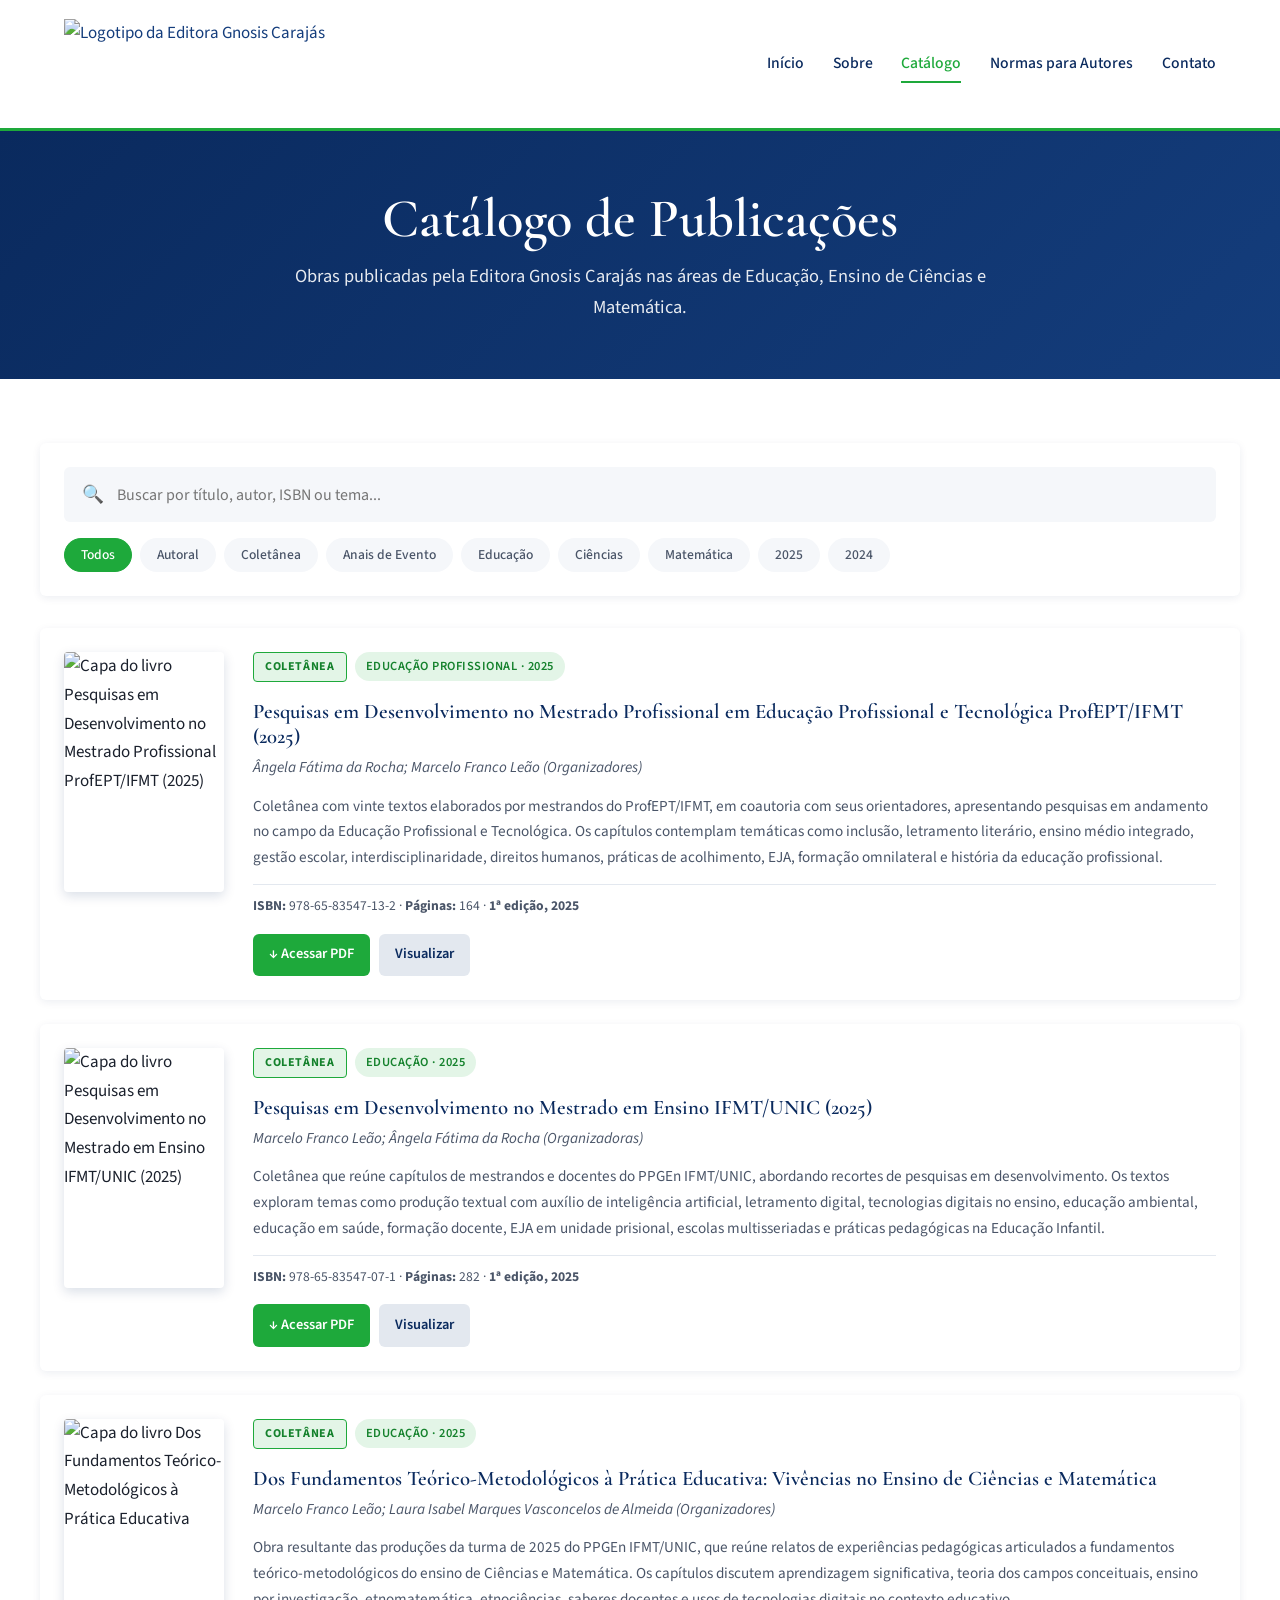
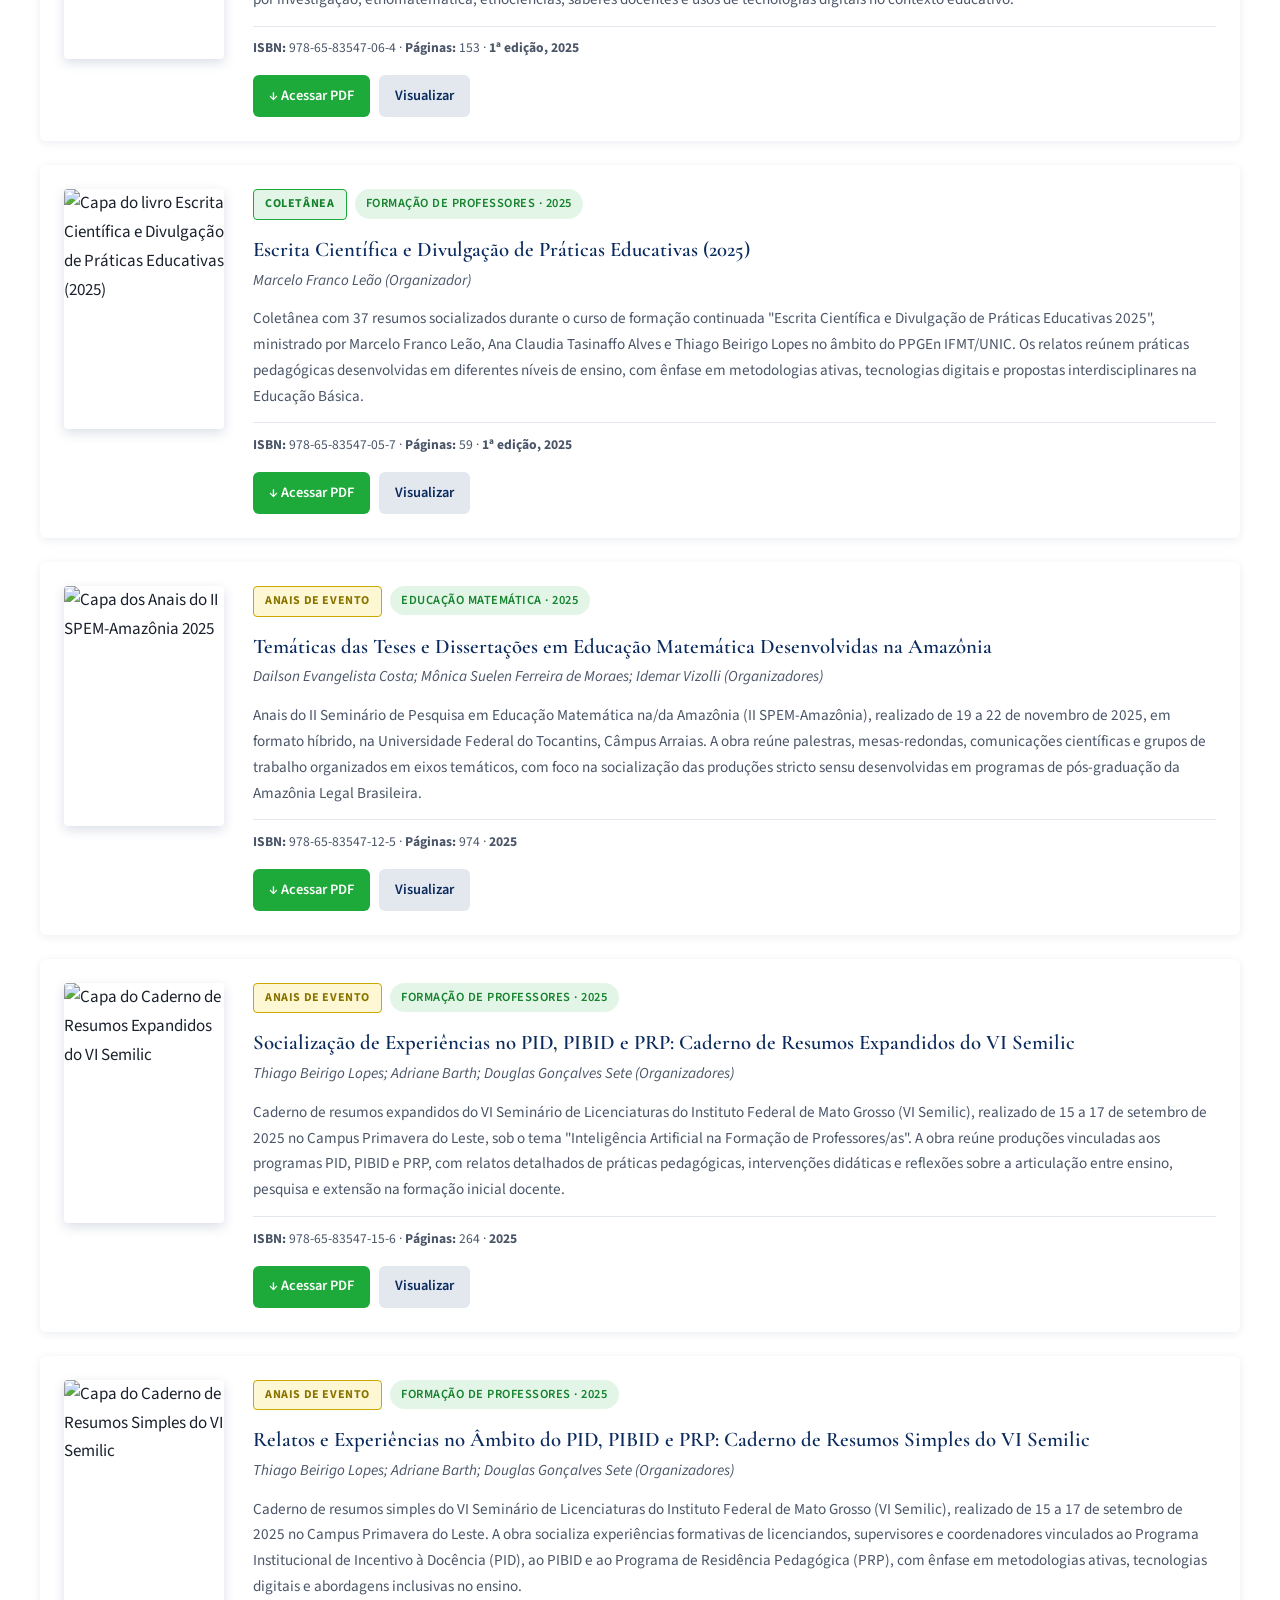
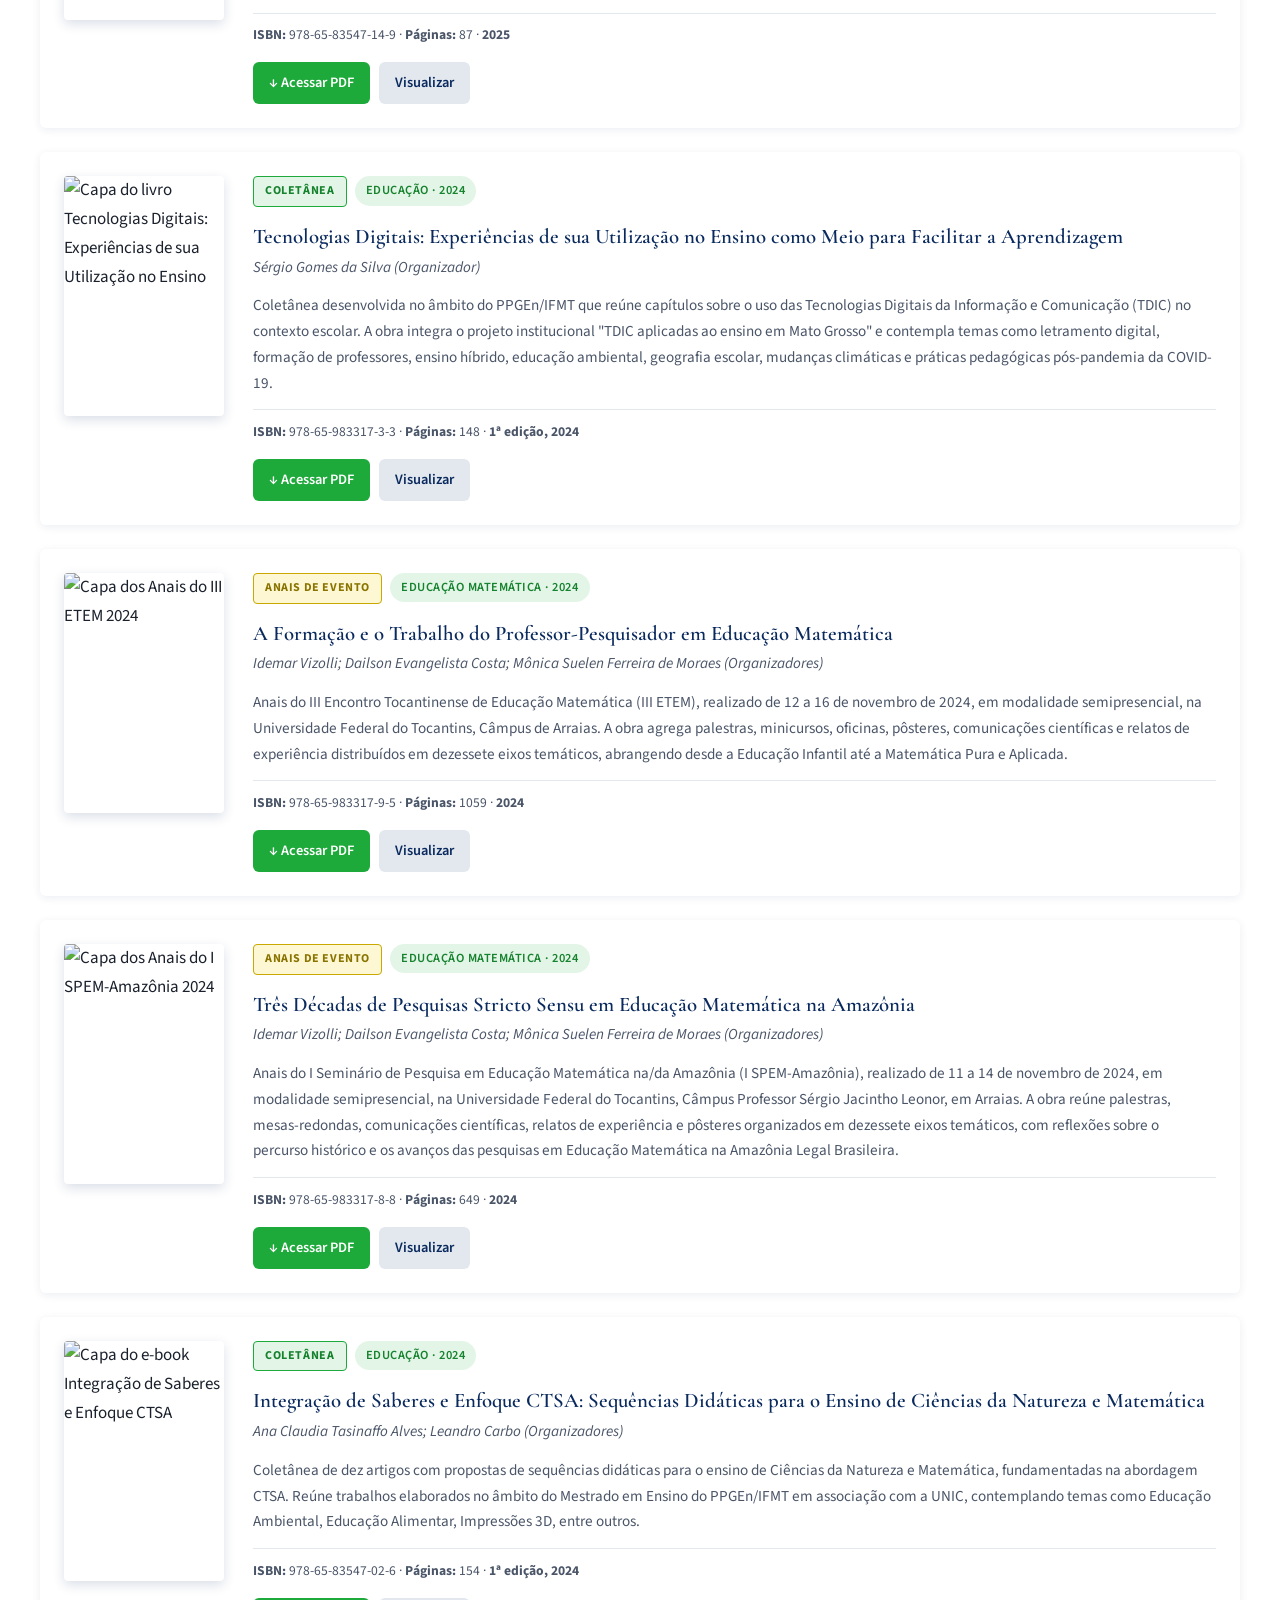
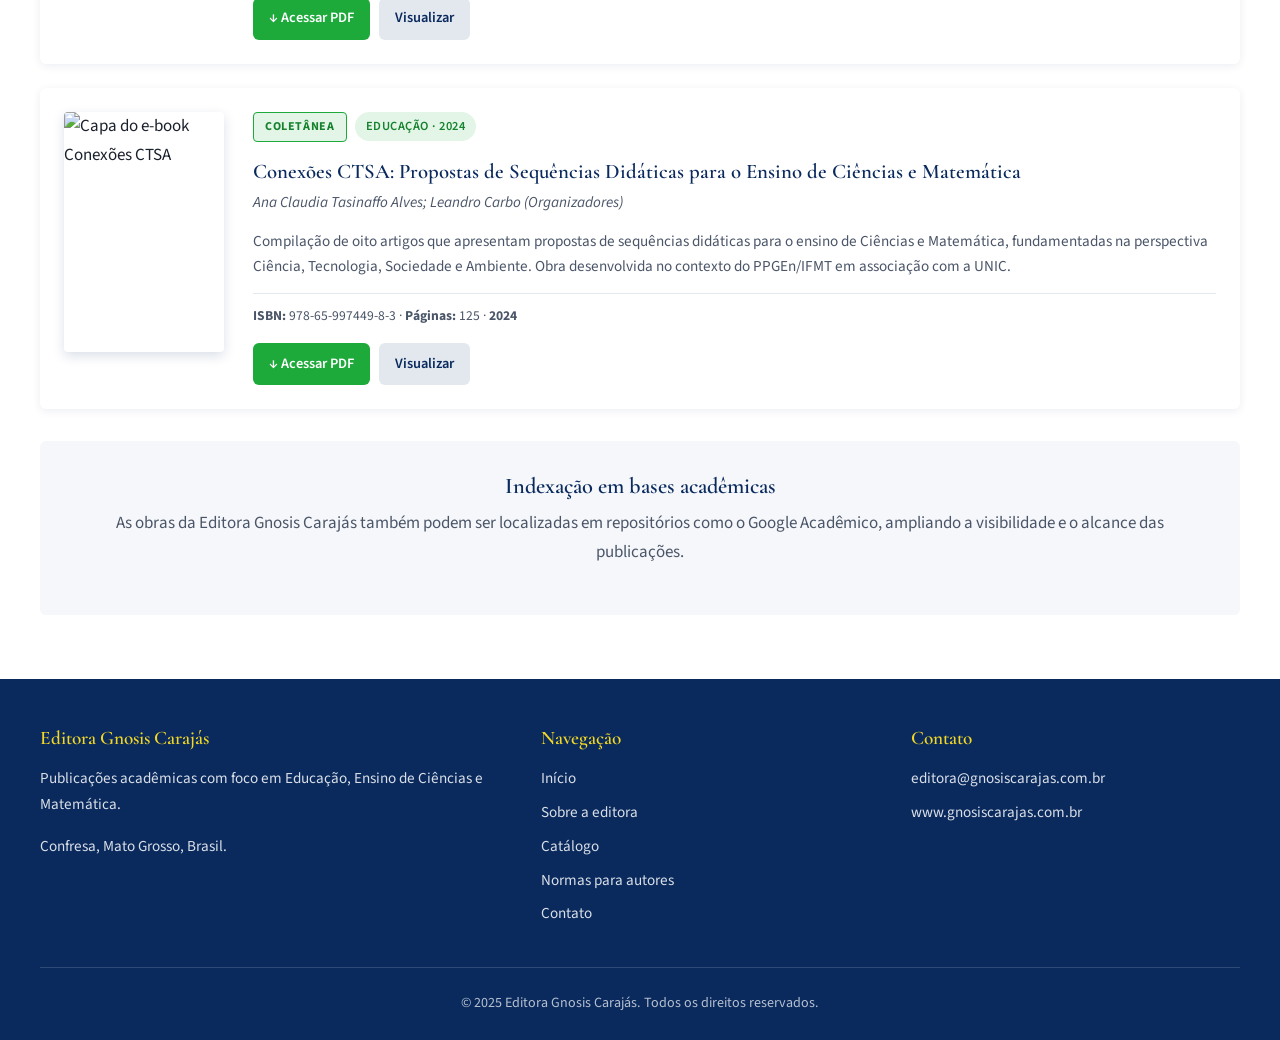
==== catalogo.html @ 372a08e7 "Add files via upload" ====
<!DOCTYPE html>
<html lang="pt-BR">
<head>
    <meta charset="UTF-8">
    <meta name="viewport" content="width=device-width, initial-scale=1.0">
    <title>Catálogo · Editora Gnosis Carajás</title>
    <link rel="stylesheet" href="style.css">
    <link rel="icon" type="image/png" href="assets/logo.png">
    <style>
        .cartao-livro-horizontal {
            display: grid;
            grid-template-columns: 160px 1fr;
            gap: 1.8rem;
            background: var(--branco);
            border-radius: var(--raio);
            box-shadow: var(--sombra-suave);
            padding: 1.5rem;
            transition: box-shadow var(--transicao), transform var(--transicao);
            margin-bottom: 1.5rem;
        }
        .cartao-livro-horizontal:hover {
            box-shadow: var(--sombra-media);
            transform: translateY(-2px);
        }
        .cartao-livro-horizontal .capa-pequena {
            width: 100%;
            aspect-ratio: 2 / 3;
            object-fit: cover;
            border-radius: 4px;
            box-shadow: 0 4px 12px rgba(10, 42, 94, 0.15);
        }
        .cartao-livro-horizontal .conteudo {
            display: flex;
            flex-direction: column;
        }
        .cartao-livro-horizontal h3 {
            font-size: 1.3rem;
            margin-bottom: 0.3rem;
        }
        .cartao-livro-horizontal .autores-completo {
            color: var(--cinza-texto);
            font-style: italic;
            font-size: 0.95rem;
            margin-bottom: 0.8rem;
        }
        .cartao-livro-horizontal .resumo {
            font-size: 0.95rem;
            color: var(--cinza-texto);
            margin-bottom: 0.8rem;
            flex: 1;
        }
        .cartao-livro-horizontal .metadados {
            font-size: 0.85rem;
            color: var(--cinza-texto);
            margin-bottom: 1rem;
            padding-top: 0.6rem;
            border-top: 1px solid var(--cinza-medio);
        }
        @media (max-width: 640px) {
            .cartao-livro-horizontal {
                grid-template-columns: 1fr;
                gap: 1.2rem;
            }
            .cartao-livro-horizontal .capa-pequena {
                max-width: 140px;
                margin: 0 auto;
            }
        }

        /* Sistema de busca */
        .busca-catalogo {
            background: var(--branco);
            padding: 1.5rem;
            border-radius: var(--raio);
            box-shadow: var(--sombra-suave);
            margin-bottom: 2rem;
        }

        .busca-campo {
            position: relative;
            display: flex;
            align-items: center;
            background: var(--cinza-claro);
            border: 2px solid transparent;
            border-radius: var(--raio);
            transition: border-color var(--transicao);
            margin-bottom: 1rem;
        }

        .busca-campo:focus-within {
            border-color: var(--verde-institucional);
            background: var(--branco);
        }

        .busca-icone {
            padding: 0 0.8rem 0 1rem;
            font-size: 1.1rem;
            color: var(--cinza-texto);
        }

        #campo-busca {
            flex: 1;
            border: 0;
            background: transparent;
            padding: 0.9rem 0;
            font-family: var(--fonte-texto);
            font-size: 1rem;
            outline: none;
            color: var(--preto-suave);
        }

        .busca-limpar {
            background: none;
            border: 0;
            font-size: 1.4rem;
            color: var(--cinza-texto);
            cursor: pointer;
            padding: 0 1rem;
            line-height: 1;
            transition: color var(--transicao);
        }

        .busca-limpar:hover {
            color: var(--verde-institucional);
        }

        .busca-filtros {
            display: flex;
            flex-wrap: wrap;
            gap: 0.5rem;
        }

        .filtro-tag {
            background: var(--cinza-claro);
            color: var(--cinza-texto);
            border: 1.5px solid transparent;
            padding: 0.4rem 1rem;
            border-radius: 20px;
            font-family: var(--fonte-texto);
            font-size: 0.85rem;
            font-weight: 500;
            cursor: pointer;
            transition: all var(--transicao);
        }

        .filtro-tag:hover {
            border-color: var(--verde-institucional);
            color: var(--verde-escuro);
        }

        .filtro-tag.ativo {
            background: var(--verde-institucional);
            color: var(--branco);
            border-color: var(--verde-institucional);
        }

        .busca-resultado {
            margin: 1rem 0 0;
            font-size: 0.9rem;
            color: var(--cinza-texto);
            font-style: italic;
        }

        .sem-resultados {
            text-align: center;
            padding: 3rem 1rem;
            background: var(--cinza-claro);
            border-radius: var(--raio);
        }

        .destaque-busca {
            background: rgba(243, 215, 35, 0.4);
            padding: 0 2px;
            border-radius: 2px;
        }

        /* Badges de tipo de obra */
        .tipo-obra {
            display: inline-block;
            font-size: 0.75rem;
            font-weight: 700;
            padding: 0.25rem 0.7rem;
            border-radius: 4px;
            text-transform: uppercase;
            letter-spacing: 0.6px;
            margin-bottom: 0.7rem;
            align-self: flex-start;
        }

        .tipo-autoral {
            background: rgba(10, 42, 94, 0.1);
            color: var(--azul-profundo);
            border: 1.5px solid var(--azul-profundo);
        }

        .tipo-coletanea {
            background: rgba(30, 169, 59, 0.12);
            color: var(--verde-escuro);
            border: 1.5px solid var(--verde-institucional);
        }

        .tipo-anais {
            background: rgba(243, 215, 35, 0.2);
            color: #8a7400;
            border: 1.5px solid #c9a800;
        }

        .cabecalho-cartao {
            display: flex;
            gap: 0.5rem;
            flex-wrap: wrap;
            align-items: center;
            margin-bottom: 0.4rem;
        }
    </style>
</head>
<body>

    <header class="cabecalho">
        <div class="cabecalho-interno">
            <a href="index.html" class="logo">
                <img src="assets/logo.png" alt="Logotipo da Editora Gnosis Carajás">
            </a>
            <button class="menu-botao" aria-label="Abrir menu" onclick="document.querySelector('.menu').classList.toggle('aberto')">☰</button>
            <nav>
                <ul class="menu">
                    <li><a href="index.html">Início</a></li>
                    <li><a href="sobre.html">Sobre</a></li>
                    <li><a href="catalogo.html" class="ativo">Catálogo</a></li>
                    <li><a href="normas.html">Normas para Autores</a></li>
                    <li><a href="contato.html">Contato</a></li>
                </ul>
            </nav>
        </div>
    </header>

    <section class="cabecalho-pagina">
        <h1>Catálogo de Publicações</h1>
        <p>Obras publicadas pela Editora Gnosis Carajás nas áreas de Educação, Ensino de Ciências e Matemática.</p>
    </section>

    <section class="secao">
        <div class="secao-interna">

            <div class="busca-catalogo">
                <div class="busca-campo">
                    <span class="busca-icone">🔍</span>
                    <input type="text" id="campo-busca" placeholder="Buscar por título, autor, ISBN ou tema..." oninput="filtrarCatalogo()" autocomplete="off">
                    <button class="busca-limpar" onclick="limparBusca()" title="Limpar busca" style="display: none;" id="botao-limpar">×</button>
                </div>
                <div class="busca-filtros">
                    <button class="filtro-tag ativo" data-filtro="todos" onclick="filtrarPorTag(this)">Todos</button>
                    <button class="filtro-tag" data-filtro="autoral" onclick="filtrarPorTag(this)">Autoral</button>
                    <button class="filtro-tag" data-filtro="coletanea" onclick="filtrarPorTag(this)">Coletânea</button>
                    <button class="filtro-tag" data-filtro="anais" onclick="filtrarPorTag(this)">Anais de Evento</button>
                    <button class="filtro-tag" data-filtro="educacao" onclick="filtrarPorTag(this)">Educação</button>
                    <button class="filtro-tag" data-filtro="ciencias" onclick="filtrarPorTag(this)">Ciências</button>
                    <button class="filtro-tag" data-filtro="matematica" onclick="filtrarPorTag(this)">Matemática</button>
                    <button class="filtro-tag" data-filtro="2025" onclick="filtrarPorTag(this)">2025</button>
                    <button class="filtro-tag" data-filtro="2024" onclick="filtrarPorTag(this)">2024</button>
                </div>
                <p id="busca-resultado" class="busca-resultado" style="display: none;"></p>
            </div>

            <div id="lista-livros">

            <article class="cartao-livro-horizontal" id="profept-ifmt-2025" data-tags="coletanea educacao formacao-professores 2025" data-busca="pesquisas desenvolvimento mestrado profissional educação profissional tecnológica ProfEPT IFMT Ângela Fátima da Rocha Marcelo Franco Leão EPT ensino médio integrado inclusão biblioteca interdisciplinaridade direitos humanos formação omnilateral 978-65-83547-13-2 2025 coletânea">
                <img src="assets/capa_profept_2025.jpg" alt="Capa do livro Pesquisas em Desenvolvimento no Mestrado Profissional ProfEPT/IFMT (2025)" class="capa-pequena">
                <div class="conteudo">
                    <div class="cabecalho-cartao">
                        <span class="tipo-obra tipo-coletanea">Coletânea</span>
                        <span class="tag">Educação Profissional · 2025</span>
                    </div>
                    <h3>Pesquisas em Desenvolvimento no Mestrado Profissional em Educação Profissional e Tecnológica ProfEPT/IFMT (2025)</h3>
                    <p class="autores-completo">Ângela Fátima da Rocha; Marcelo Franco Leão (Organizadores)</p>
                    <p class="resumo">Coletânea com vinte textos elaborados por mestrandos do ProfEPT/IFMT, em coautoria com seus orientadores, apresentando pesquisas em andamento no campo da Educação Profissional e Tecnológica. Os capítulos contemplam temáticas como inclusão, letramento literário, ensino médio integrado, gestão escolar, interdisciplinaridade, direitos humanos, práticas de acolhimento, EJA, formação omnilateral e história da educação profissional.</p>
                    <p class="metadados"><strong>ISBN:</strong> 978-65-83547-13-2 · <strong>Páginas:</strong> 164 · <strong>1ª edição, 2025</strong></p>
                    <div class="cartao-livro-acoes">
                        <a href="livros/pesquisas_profept_ifmt_2025.pdf" class="botao-livro botao-baixar" download>↓ Acessar PDF</a>
                        <a href="livros/pesquisas_profept_ifmt_2025.pdf" class="botao-livro botao-detalhes" target="_blank">Visualizar</a>
                    </div>
                </div>
            </article>

            <article class="cartao-livro-horizontal" id="ifmt-unic-2025" data-tags="coletanea educacao ciencias matematica 2025" data-busca="pesquisas desenvolvimento mestrado ensino IFMT UNIC PPGEn Marcelo Franco Leão Ângela Fátima da Rocha produção textual inteligência artificial tecnologias digitais letramento educação ambiental hanseníase educação infantil EJA escolas multisseriadas 978-65-83547-07-1 2025 coletânea">
                <img src="assets/capa_ifmt_unic_2025.jpg" alt="Capa do livro Pesquisas em Desenvolvimento no Mestrado em Ensino IFMT/UNIC (2025)" class="capa-pequena">
                <div class="conteudo">
                    <div class="cabecalho-cartao">
                        <span class="tipo-obra tipo-coletanea">Coletânea</span>
                        <span class="tag">Educação · 2025</span>
                    </div>
                    <h3>Pesquisas em Desenvolvimento no Mestrado em Ensino IFMT/UNIC (2025)</h3>
                    <p class="autores-completo">Marcelo Franco Leão; Ângela Fátima da Rocha (Organizadoras)</p>
                    <p class="resumo">Coletânea que reúne capítulos de mestrandos e docentes do PPGEn IFMT/UNIC, abordando recortes de pesquisas em desenvolvimento. Os textos exploram temas como produção textual com auxílio de inteligência artificial, letramento digital, tecnologias digitais no ensino, educação ambiental, educação em saúde, formação docente, EJA em unidade prisional, escolas multisseriadas e práticas pedagógicas na Educação Infantil.</p>
                    <p class="metadados"><strong>ISBN:</strong> 978-65-83547-07-1 · <strong>Páginas:</strong> 282 · <strong>1ª edição, 2025</strong></p>
                    <div class="cartao-livro-acoes">
                        <a href="livros/pesquisas_ifmt_unic_2025.pdf" class="botao-livro botao-baixar" download>↓ Acessar PDF</a>
                        <a href="livros/pesquisas_ifmt_unic_2025.pdf" class="botao-livro botao-detalhes" target="_blank">Visualizar</a>
                    </div>
                </div>
            </article>

            <article class="cartao-livro-horizontal" id="fundamentos-teoricos-2025" data-tags="coletanea educacao ciencias matematica 2025" data-busca="dos fundamentos teórico-metodológicos prática educativa vivências ensino ciências matemática Marcelo Franco Leão Laura Isabel Marques Vasconcelos de Almeida PPGEn IFMT UNIC aprendizagem significativa etnomatemática etnociências ensino por investigação tecnologias digitais saberes docentes 978-65-83547-06-4 2025 coletânea">
                <img src="assets/capa_fundamentos_teoricos.jpg" alt="Capa do livro Dos Fundamentos Teórico-Metodológicos à Prática Educativa" class="capa-pequena">
                <div class="conteudo">
                    <div class="cabecalho-cartao">
                        <span class="tipo-obra tipo-coletanea">Coletânea</span>
                        <span class="tag">Educação · 2025</span>
                    </div>
                    <h3>Dos Fundamentos Teórico-Metodológicos à Prática Educativa: Vivências no Ensino de Ciências e Matemática</h3>
                    <p class="autores-completo">Marcelo Franco Leão; Laura Isabel Marques Vasconcelos de Almeida (Organizadores)</p>
                    <p class="resumo">Obra resultante das produções da turma de 2025 do PPGEn IFMT/UNIC, que reúne relatos de experiências pedagógicas articulados a fundamentos teórico-metodológicos do ensino de Ciências e Matemática. Os capítulos discutem aprendizagem significativa, teoria dos campos conceituais, ensino por investigação, etnomatemática, etnociências, saberes docentes e usos de tecnologias digitais no contexto educativo.</p>
                    <p class="metadados"><strong>ISBN:</strong> 978-65-83547-06-4 · <strong>Páginas:</strong> 153 · <strong>1ª edição, 2025</strong></p>
                    <div class="cartao-livro-acoes">
                        <a href="livros/fundamentos_teoricos_pratica_educativa_2025.pdf" class="botao-livro botao-baixar" download>↓ Acessar PDF</a>
                        <a href="livros/fundamentos_teoricos_pratica_educativa_2025.pdf" class="botao-livro botao-detalhes" target="_blank">Visualizar</a>
                    </div>
                </div>
            </article>

            <article class="cartao-livro-horizontal" id="escrita-cientifica-2025" data-tags="coletanea educacao formacao-professores 2025" data-busca="escrita científica divulgação práticas educativas Marcelo Franco Leão Ana Claudia Tasinaffo Alves Thiago Beirigo Lopes PPGEn IFMT UNIC formação continuada professores educação básica resumos relatos de experiência metodologias ativas 978-65-83547-05-7 2025 coletânea">
                <img src="assets/capa_escrita_cientifica_2025.jpg" alt="Capa do livro Escrita Científica e Divulgação de Práticas Educativas (2025)" class="capa-pequena">
                <div class="conteudo">
                    <div class="cabecalho-cartao">
                        <span class="tipo-obra tipo-coletanea">Coletânea</span>
                        <span class="tag">Formação de Professores · 2025</span>
                    </div>
                    <h3>Escrita Científica e Divulgação de Práticas Educativas (2025)</h3>
                    <p class="autores-completo">Marcelo Franco Leão (Organizador)</p>
                    <p class="resumo">Coletânea com 37 resumos socializados durante o curso de formação continuada "Escrita Científica e Divulgação de Práticas Educativas 2025", ministrado por Marcelo Franco Leão, Ana Claudia Tasinaffo Alves e Thiago Beirigo Lopes no âmbito do PPGEn IFMT/UNIC. Os relatos reúnem práticas pedagógicas desenvolvidas em diferentes níveis de ensino, com ênfase em metodologias ativas, tecnologias digitais e propostas interdisciplinares na Educação Básica.</p>
                    <p class="metadados"><strong>ISBN:</strong> 978-65-83547-05-7 · <strong>Páginas:</strong> 59 · <strong>1ª edição, 2025</strong></p>
                    <div class="cartao-livro-acoes">
                        <a href="livros/escrita_cientifica_praticas_2025.pdf" class="botao-livro botao-baixar" download>↓ Acessar PDF</a>
                        <a href="livros/escrita_cientifica_praticas_2025.pdf" class="botao-livro botao-detalhes" target="_blank">Visualizar</a>
                    </div>
                </div>
            </article>

            <article class="cartao-livro-horizontal" id="ii-spem-amazonia-2025" data-tags="anais educacao matematica 2025" data-busca="anais II SPEM Amazônia Seminário de Pesquisa em Educação Matemática temáticas teses dissertações Dailson Evangelista Costa Mônica Suelen Ferreira de Moraes Idemar Vizolli UFT Arraias Tocantins Amazônia Legal Brasileira 978-65-83547-12-5 2025">
                <img src="assets/capa_ii_spem.jpg" alt="Capa dos Anais do II SPEM-Amazônia 2025" class="capa-pequena">
                <div class="conteudo">
                    <div class="cabecalho-cartao">
                        <span class="tipo-obra tipo-anais">Anais de Evento</span>
                        <span class="tag">Educação Matemática · 2025</span>
                    </div>
                    <h3>Temáticas das Teses e Dissertações em Educação Matemática Desenvolvidas na Amazônia</h3>
                    <p class="autores-completo">Dailson Evangelista Costa; Mônica Suelen Ferreira de Moraes; Idemar Vizolli (Organizadores)</p>
                    <p class="resumo">Anais do II Seminário de Pesquisa em Educação Matemática na/da Amazônia (II SPEM-Amazônia), realizado de 19 a 22 de novembro de 2025, em formato híbrido, na Universidade Federal do Tocantins, Câmpus Arraias. A obra reúne palestras, mesas-redondas, comunicações científicas e grupos de trabalho organizados em eixos temáticos, com foco na socialização das produções stricto sensu desenvolvidas em programas de pós-graduação da Amazônia Legal Brasileira.</p>
                    <p class="metadados"><strong>ISBN:</strong> 978-65-83547-12-5 · <strong>Páginas:</strong> 974 · <strong>2025</strong></p>
                    <div class="cartao-livro-acoes">
                        <a href="livros/ii_spem_amazonia_2025.pdf" class="botao-livro botao-baixar" download>↓ Acessar PDF</a>
                        <a href="livros/ii_spem_amazonia_2025.pdf" class="botao-livro botao-detalhes" target="_blank">Visualizar</a>
                    </div>
                </div>
            </article>

            <article class="cartao-livro-horizontal" id="vi-semilic-expandidos-2025" data-tags="anais educacao formacao-professores 2025" data-busca="VI Semilic Seminário de Licenciaturas IFMT PID PIBID PRP socialização de experiências resumos expandidos formação de professores Inteligência Artificial Thiago Beirigo Lopes Adriane Barth Douglas Gonçalves Sete Primavera do Leste 978-65-83547-15-6 2025 anais">
                <img src="assets/capa_semilic_resumos_expandidos.jpg" alt="Capa do Caderno de Resumos Expandidos do VI Semilic" class="capa-pequena">
                <div class="conteudo">
                    <div class="cabecalho-cartao">
                        <span class="tipo-obra tipo-anais">Anais de Evento</span>
                        <span class="tag">Formação de Professores · 2025</span>
                    </div>
                    <h3>Socialização de Experiências no PID, PIBID e PRP: Caderno de Resumos Expandidos do VI Semilic</h3>
                    <p class="autores-completo">Thiago Beirigo Lopes; Adriane Barth; Douglas Gonçalves Sete (Organizadores)</p>
                    <p class="resumo">Caderno de resumos expandidos do VI Seminário de Licenciaturas do Instituto Federal de Mato Grosso (VI Semilic), realizado de 15 a 17 de setembro de 2025 no Campus Primavera do Leste, sob o tema "Inteligência Artificial na Formação de Professores/as". A obra reúne produções vinculadas aos programas PID, PIBID e PRP, com relatos detalhados de práticas pedagógicas, intervenções didáticas e reflexões sobre a articulação entre ensino, pesquisa e extensão na formação inicial docente.</p>
                    <p class="metadados"><strong>ISBN:</strong> 978-65-83547-15-6 · <strong>Páginas:</strong> 264 · <strong>2025</strong></p>
                    <div class="cartao-livro-acoes">
                        <a href="livros/vi_semilic_resumos_expandidos_2025.pdf" class="botao-livro botao-baixar" download>↓ Acessar PDF</a>
                        <a href="livros/vi_semilic_resumos_expandidos_2025.pdf" class="botao-livro botao-detalhes" target="_blank">Visualizar</a>
                    </div>
                </div>
            </article>

            <article class="cartao-livro-horizontal" id="vi-semilic-simples-2025" data-tags="anais educacao formacao-professores 2025" data-busca="VI Semilic Seminário de Licenciaturas IFMT PID PIBID PRP relatos e experiências resumos simples formação de professores Inteligência Artificial Thiago Beirigo Lopes Adriane Barth Douglas Gonçalves Sete Primavera do Leste 978-65-83547-14-9 2025 anais">
                <img src="assets/capa_semilic_resumos_simples.jpg" alt="Capa do Caderno de Resumos Simples do VI Semilic" class="capa-pequena">
                <div class="conteudo">
                    <div class="cabecalho-cartao">
                        <span class="tipo-obra tipo-anais">Anais de Evento</span>
                        <span class="tag">Formação de Professores · 2025</span>
                    </div>
                    <h3>Relatos e Experiências no Âmbito do PID, PIBID e PRP: Caderno de Resumos Simples do VI Semilic</h3>
                    <p class="autores-completo">Thiago Beirigo Lopes; Adriane Barth; Douglas Gonçalves Sete (Organizadores)</p>
                    <p class="resumo">Caderno de resumos simples do VI Seminário de Licenciaturas do Instituto Federal de Mato Grosso (VI Semilic), realizado de 15 a 17 de setembro de 2025 no Campus Primavera do Leste. A obra socializa experiências formativas de licenciandos, supervisores e coordenadores vinculados ao Programa Institucional de Incentivo à Docência (PID), ao PIBID e ao Programa de Residência Pedagógica (PRP), com ênfase em metodologias ativas, tecnologias digitais e abordagens inclusivas no ensino.</p>
                    <p class="metadados"><strong>ISBN:</strong> 978-65-83547-14-9 · <strong>Páginas:</strong> 87 · <strong>2025</strong></p>
                    <div class="cartao-livro-acoes">
                        <a href="livros/vi_semilic_resumos_simples_2025.pdf" class="botao-livro botao-baixar" download>↓ Acessar PDF</a>
                        <a href="livros/vi_semilic_resumos_simples_2025.pdf" class="botao-livro botao-detalhes" target="_blank">Visualizar</a>
                    </div>
                </div>
            </article>

            <article class="cartao-livro-horizontal" id="tecnologias-digitais-2024" data-tags="coletanea educacao ciencias 2024" data-busca="tecnologias digitais experiências utilização ensino aprendizagem Sérgio Gomes da Silva PPGEn IFMT TDIC letramento digital formação de professores ensino híbrido educação ambiental geografia mudanças climáticas 978-65-983317-3-3 2024 coletânea">
                <img src="assets/capa_tecnologias_digitais_2024.jpg" alt="Capa do livro Tecnologias Digitais: Experiências de sua Utilização no Ensino" class="capa-pequena">
                <div class="conteudo">
                    <div class="cabecalho-cartao">
                        <span class="tipo-obra tipo-coletanea">Coletânea</span>
                        <span class="tag">Educação · 2024</span>
                    </div>
                    <h3>Tecnologias Digitais: Experiências de sua Utilização no Ensino como Meio para Facilitar a Aprendizagem</h3>
                    <p class="autores-completo">Sérgio Gomes da Silva (Organizador)</p>
                    <p class="resumo">Coletânea desenvolvida no âmbito do PPGEn/IFMT que reúne capítulos sobre o uso das Tecnologias Digitais da Informação e Comunicação (TDIC) no contexto escolar. A obra integra o projeto institucional "TDIC aplicadas ao ensino em Mato Grosso" e contempla temas como letramento digital, formação de professores, ensino híbrido, educação ambiental, geografia escolar, mudanças climáticas e práticas pedagógicas pós-pandemia da COVID-19.</p>
                    <p class="metadados"><strong>ISBN:</strong> 978-65-983317-3-3 · <strong>Páginas:</strong> 148 · <strong>1ª edição, 2024</strong></p>
                    <div class="cartao-livro-acoes">
                        <a href="livros/tecnologias_digitais_2024.pdf" class="botao-livro botao-baixar" download>↓ Acessar PDF</a>
                        <a href="livros/tecnologias_digitais_2024.pdf" class="botao-livro botao-detalhes" target="_blank">Visualizar</a>
                    </div>
                </div>
            </article>

            <article class="cartao-livro-horizontal" id="iii-etem-2024" data-tags="anais educacao matematica 2024" data-busca="anais III ETEM Encontro Tocantinense de Educação Matemática formação trabalho professor pesquisador Idemar Vizolli Dailson Evangelista Costa Mônica Suelen Ferreira de Moraes UFT Arraias Tocantins 978-65-983317-9-5 2024">
                <img src="assets/capa_iii_etem.jpg" alt="Capa dos Anais do III ETEM 2024" class="capa-pequena">
                <div class="conteudo">
                    <div class="cabecalho-cartao">
                        <span class="tipo-obra tipo-anais">Anais de Evento</span>
                        <span class="tag">Educação Matemática · 2024</span>
                    </div>
                    <h3>A Formação e o Trabalho do Professor-Pesquisador em Educação Matemática</h3>
                    <p class="autores-completo">Idemar Vizolli; Dailson Evangelista Costa; Mônica Suelen Ferreira de Moraes (Organizadores)</p>
                    <p class="resumo">Anais do III Encontro Tocantinense de Educação Matemática (III ETEM), realizado de 12 a 16 de novembro de 2024, em modalidade semipresencial, na Universidade Federal do Tocantins, Câmpus de Arraias. A obra agrega palestras, minicursos, oficinas, pôsteres, comunicações científicas e relatos de experiência distribuídos em dezessete eixos temáticos, abrangendo desde a Educação Infantil até a Matemática Pura e Aplicada.</p>
                    <p class="metadados"><strong>ISBN:</strong> 978-65-983317-9-5 · <strong>Páginas:</strong> 1059 · <strong>2024</strong></p>
                    <div class="cartao-livro-acoes">
                        <a href="livros/iii_etem_2024.pdf" class="botao-livro botao-baixar" download>↓ Acessar PDF</a>
                        <a href="livros/iii_etem_2024.pdf" class="botao-livro botao-detalhes" target="_blank">Visualizar</a>
                    </div>
                </div>
            </article>

            <article class="cartao-livro-horizontal" id="i-spem-amazonia-2024" data-tags="anais educacao matematica 2024" data-busca="anais I SPEM Amazônia Seminário de Pesquisa em Educação Matemática três décadas pesquisas stricto sensu Idemar Vizolli Dailson Evangelista Costa Mônica Suelen Ferreira de Moraes UFT Arraias Tocantins Amazônia Legal Brasileira 978-65-983317-8-8 2024">
                <img src="assets/capa_spem_amazonia.jpg" alt="Capa dos Anais do I SPEM-Amazônia 2024" class="capa-pequena">
                <div class="conteudo">
                    <div class="cabecalho-cartao">
                        <span class="tipo-obra tipo-anais">Anais de Evento</span>
                        <span class="tag">Educação Matemática · 2024</span>
                    </div>
                    <h3>Três Décadas de Pesquisas Stricto Sensu em Educação Matemática na Amazônia</h3>
                    <p class="autores-completo">Idemar Vizolli; Dailson Evangelista Costa; Mônica Suelen Ferreira de Moraes (Organizadores)</p>
                    <p class="resumo">Anais do I Seminário de Pesquisa em Educação Matemática na/da Amazônia (I SPEM-Amazônia), realizado de 11 a 14 de novembro de 2024, em modalidade semipresencial, na Universidade Federal do Tocantins, Câmpus Professor Sérgio Jacintho Leonor, em Arraias. A obra reúne palestras, mesas-redondas, comunicações científicas, relatos de experiência e pôsteres organizados em dezessete eixos temáticos, com reflexões sobre o percurso histórico e os avanços das pesquisas em Educação Matemática na Amazônia Legal Brasileira.</p>
                    <p class="metadados"><strong>ISBN:</strong> 978-65-983317-8-8 · <strong>Páginas:</strong> 649 · <strong>2024</strong></p>
                    <div class="cartao-livro-acoes">
                        <a href="livros/i_spem_amazonia_2024.pdf" class="botao-livro botao-baixar" download>↓ Acessar PDF</a>
                        <a href="livros/i_spem_amazonia_2024.pdf" class="botao-livro botao-detalhes" target="_blank">Visualizar</a>
                    </div>
                </div>
            </article>

            <article class="cartao-livro-horizontal" id="integracao" data-tags="coletanea educacao ciencias matematica 2024" data-busca="integração saberes enfoque CTSA sequências didáticas ensino ciências natureza matemática Ana Claudia Tasinaffo Alves Leandro Carbo CTSA PPGEn IFMT UNIC educação ambiental alimentar impressões 3D 978-65-83547-02-6 coletânea">
                <img src="assets/capa_integracao.jpg" alt="Capa do e-book Integração de Saberes e Enfoque CTSA" class="capa-pequena">
                <div class="conteudo">
                    <div class="cabecalho-cartao">
                        <span class="tipo-obra tipo-coletanea">Coletânea</span>
                        <span class="tag">Educação · 2024</span>
                    </div>
                    <h3>Integração de Saberes e Enfoque CTSA: Sequências Didáticas para o Ensino de Ciências da Natureza e Matemática</h3>
                    <p class="autores-completo">Ana Claudia Tasinaffo Alves; Leandro Carbo (Organizadores)</p>
                    <p class="resumo">Coletânea de dez artigos com propostas de sequências didáticas para o ensino de Ciências da Natureza e Matemática, fundamentadas na abordagem CTSA. Reúne trabalhos elaborados no âmbito do Mestrado em Ensino do PPGEn/IFMT em associação com a UNIC, contemplando temas como Educação Ambiental, Educação Alimentar, Impressões 3D, entre outros.</p>
                    <p class="metadados"><strong>ISBN:</strong> 978-65-83547-02-6 · <strong>Páginas:</strong> 154 · <strong>1ª edição, 2024</strong></p>
                    <div class="cartao-livro-acoes">
                        <a href="livros/integracao_saberes_ctsa.pdf" class="botao-livro botao-baixar" download>↓ Acessar PDF</a>
                        <a href="livros/integracao_saberes_ctsa.pdf" class="botao-livro botao-detalhes" target="_blank">Visualizar</a>
                    </div>
                </div>
            </article>

            <article class="cartao-livro-horizontal" id="conexoes" data-tags="coletanea educacao ciencias matematica 2024" data-busca="conexões CTSA propostas sequências didáticas ensino ciências matemática Ana Claudia Tasinaffo Alves Leandro Carbo PPGEn IFMT UNIC 978-65-997449-8-3 coletânea">
                <img src="assets/capa_conexoes.jpg" alt="Capa do e-book Conexões CTSA" class="capa-pequena">
                <div class="conteudo">
                    <div class="cabecalho-cartao">
                        <span class="tipo-obra tipo-coletanea">Coletânea</span>
                        <span class="tag">Educação · 2024</span>
                    </div>
                    <h3>Conexões CTSA: Propostas de Sequências Didáticas para o Ensino de Ciências e Matemática</h3>
                    <p class="autores-completo">Ana Claudia Tasinaffo Alves; Leandro Carbo (Organizadores)</p>
                    <p class="resumo">Compilação de oito artigos que apresentam propostas de sequências didáticas para o ensino de Ciências e Matemática, fundamentadas na perspectiva Ciência, Tecnologia, Sociedade e Ambiente. Obra desenvolvida no contexto do PPGEn/IFMT em associação com a UNIC.</p>
                    <p class="metadados"><strong>ISBN:</strong> 978-65-997449-8-3 · <strong>Páginas:</strong> 125 · <strong>2024</strong></p>
                    <div class="cartao-livro-acoes">
                        <a href="livros/conexoes_ctsa.pdf" class="botao-livro botao-baixar" download>↓ Acessar PDF</a>
                        <a href="livros/conexoes_ctsa.pdf" class="botao-livro botao-detalhes" target="_blank">Visualizar</a>
                    </div>
                </div>
            </article>

            </div>

            <div id="sem-resultados" class="sem-resultados" style="display: none;">
                <p style="font-size: 1.1rem; color: var(--cinza-texto);">Nenhuma obra encontrada com os critérios informados.</p>
                <button class="botao-livro botao-detalhes" onclick="limparBusca()" style="margin-top: 1rem;">Limpar filtros</button>
            </div>

            <div style="background: var(--cinza-claro); padding: 2rem; border-radius: var(--raio); margin-top: 2rem; text-align: center;">
                <h3 style="margin-bottom: 0.6rem;">Indexação em bases acadêmicas</h3>
                <p style="color: var(--cinza-texto);">As obras da Editora Gnosis Carajás também podem ser localizadas em repositórios como o Google Acadêmico, ampliando a visibilidade e o alcance das publicações.</p>
            </div>
        </div>
    </section>

    <footer class="rodape">
        <div class="rodape-interno">
            <div>
                <h4>Editora Gnosis Carajás</h4>
                <p>Publicações acadêmicas com foco em Educação, Ensino de Ciências e Matemática.</p>
                <p style="margin-top: 1rem;">Confresa, Mato Grosso, Brasil.</p>
            </div>
            <div>
                <h4>Navegação</h4>
                <ul>
                    <li><a href="index.html">Início</a></li>
                    <li><a href="sobre.html">Sobre a editora</a></li>
                    <li><a href="catalogo.html">Catálogo</a></li>
                    <li><a href="normas.html">Normas para autores</a></li>
                    <li><a href="contato.html">Contato</a></li>
                </ul>
            </div>
            <div>
                <h4>Contato</h4>
                <ul>
                    <li>editora@gnosiscarajas.com.br</li>
                    <li>www.gnosiscarajas.com.br</li>
                </ul>
            </div>
        </div>
        <div class="rodape-base">
            © 2025 Editora Gnosis Carajás. Todos os direitos reservados.
        </div>
    </footer>

    <script>
        let filtroTagAtual = 'todos';

        function filtrarCatalogo() {
            const termo = document.getElementById('campo-busca').value.toLowerCase().trim();
            const livros = document.querySelectorAll('.cartao-livro-horizontal');
            const botaoLimpar = document.getElementById('botao-limpar');
            const resultado = document.getElementById('busca-resultado');
            const semResultados = document.getElementById('sem-resultados');

            botaoLimpar.style.display = termo ? 'block' : 'none';

            let visiveis = 0;
            livros.forEach(livro => {
                const textoBusca = livro.dataset.busca.toLowerCase();
                const tags = livro.dataset.tags.toLowerCase();
                const correspondeTermo = termo === '' || textoBusca.includes(termo);
                const correspondeTag = filtroTagAtual === 'todos' || tags.includes(filtroTagAtual);
                if (correspondeTermo && correspondeTag) {
                    livro.style.display = 'grid';
                    visiveis++;
                } else {
                    livro.style.display = 'none';
                }
            });

            if (termo || filtroTagAtual !== 'todos') {
                resultado.style.display = 'block';
                resultado.textContent = visiveis === 1
                    ? '1 obra encontrada.'
                    : visiveis + ' obras encontradas.';
            } else {
                resultado.style.display = 'none';
            }

            semResultados.style.display = visiveis === 0 ? 'block' : 'none';
        }

        function filtrarPorTag(botao) {
            document.querySelectorAll('.filtro-tag').forEach(b => b.classList.remove('ativo'));
            botao.classList.add('ativo');
            filtroTagAtual = botao.dataset.filtro;
            filtrarCatalogo();
        }

        function limparBusca() {
            document.getElementById('campo-busca').value = '';
            document.querySelectorAll('.filtro-tag').forEach(b => b.classList.remove('ativo'));
            document.querySelector('.filtro-tag[data-filtro="todos"]').classList.add('ativo');
            filtroTagAtual = 'todos';
            filtrarCatalogo();
        }
    </script>

</body>
</html>
---- style.css ----
/* =========================================================
   Editora Gnosis Carajás · Folha de Estilos
   Paleta extraída da identidade visual:
   - Azul-marinho profundo (texto e cabeçalho)
   - Verde institucional (destaque principal)
   - Amarelo (acento)
   - Azul claro (elementos secundários)
   ========================================================= */

@import url('https://fonts.googleapis.com/css2?family=Cormorant+Garamond:wght@500;600;700&family=Source+Sans+3:wght@300;400;500;600;700&display=swap');

:root {
    --azul-profundo: #0a2a5e;
    --azul-medio: #143d7c;
    --azul-claro: #4ba3d8;
    --verde-institucional: #1ea93b;
    --verde-escuro: #15822d;
    --amarelo: #f3d723;
    --branco: #ffffff;
    --cinza-claro: #f5f7fa;
    --cinza-medio: #e3e8ef;
    --cinza-texto: #4a5568;
    --preto-suave: #1a202c;

    --fonte-titulo: 'Cormorant Garamond', Georgia, serif;
    --fonte-texto: 'Source Sans 3', system-ui, sans-serif;

    --largura-conteudo: 1200px;
    --raio: 6px;
    --sombra-suave: 0 2px 8px rgba(10, 42, 94, 0.08);
    --sombra-media: 0 6px 24px rgba(10, 42, 94, 0.12);
    --transicao: 0.25s ease;
}

*, *::before, *::after {
    box-sizing: border-box;
    margin: 0;
    padding: 0;
}

html {
    scroll-behavior: smooth;
}

body {
    font-family: var(--fonte-texto);
    font-size: 17px;
    line-height: 1.7;
    color: var(--preto-suave);
    background: var(--branco);
    min-height: 100vh;
    display: flex;
    flex-direction: column;
}

h1, h2, h3, h4 {
    font-family: var(--fonte-titulo);
    color: var(--azul-profundo);
    line-height: 1.2;
    font-weight: 600;
}

h1 { font-size: clamp(2.2rem, 5vw, 3.4rem); }
h2 { font-size: clamp(1.8rem, 3.5vw, 2.4rem); margin-bottom: 1.2rem; }
h3 { font-size: 1.4rem; margin-bottom: 0.6rem; }

p { margin-bottom: 1rem; }

a {
    color: var(--azul-medio);
    text-decoration: none;
    transition: color var(--transicao);
}

a:hover {
    color: var(--verde-institucional);
}

/* ============== CABEÇALHO ============== */

.cabecalho {
    background: var(--branco);
    border-bottom: 3px solid var(--verde-institucional);
    box-shadow: var(--sombra-suave);
    position: sticky;
    top: 0;
    z-index: 100;
}

.cabecalho-interno {
    max-width: var(--largura-conteudo);
    margin: 0 auto;
    padding: 1.2rem 1.5rem;
    display: flex;
    justify-content: space-between;
    align-items: center;
    gap: 2rem;
}

.logo {
    display: flex;
    align-items: center;
    gap: 0.8rem;
}

.logo img {
    height: 90px;
    width: auto;
    transition: transform var(--transicao);
}

.logo img:hover {
    transform: scale(1.03);
}

.menu {
    display: flex;
    gap: 1.8rem;
    list-style: none;
    align-items: center;
}

.menu a {
    color: var(--azul-profundo);
    font-weight: 500;
    font-size: 0.98rem;
    padding: 0.4rem 0;
    border-bottom: 2px solid transparent;
    transition: border-color var(--transicao), color var(--transicao);
}

.menu a:hover,
.menu a.ativo {
    color: var(--verde-institucional);
    border-bottom-color: var(--verde-institucional);
}

.menu-botao {
    display: none;
    background: none;
    border: 0;
    font-size: 1.6rem;
    color: var(--azul-profundo);
    cursor: pointer;
}

/* ============== HERO ============== */

.hero {
    background: linear-gradient(135deg, var(--azul-profundo) 0%, var(--azul-medio) 100%);
    color: var(--branco);
    padding: 5rem 1.5rem 5.5rem;
    position: relative;
    overflow: hidden;
}

.hero::before {
    content: "";
    position: absolute;
    inset: 0;
    background-image:
        radial-gradient(circle at 20% 30%, rgba(30, 169, 59, 0.18) 0%, transparent 40%),
        radial-gradient(circle at 80% 70%, rgba(75, 163, 216, 0.15) 0%, transparent 45%);
    pointer-events: none;
}

.hero-conteudo {
    max-width: var(--largura-conteudo);
    margin: 0 auto;
    position: relative;
    z-index: 1;
}

.hero h1 {
    color: var(--branco);
    margin-bottom: 1rem;
    max-width: 800px;
}

.hero h1 .destaque {
    color: var(--amarelo);
    font-style: italic;
}

.hero-subtitulo {
    font-size: 1.2rem;
    max-width: 680px;
    margin-bottom: 2rem;
    opacity: 0.92;
}

.botao {
    display: inline-block;
    padding: 0.85rem 2rem;
    background: var(--verde-institucional);
    color: var(--branco);
    border-radius: var(--raio);
    font-weight: 600;
    font-size: 1rem;
    border: 0;
    cursor: pointer;
    transition: background var(--transicao), transform var(--transicao);
    text-decoration: none;
}

.botao:hover {
    background: var(--verde-escuro);
    color: var(--branco);
    transform: translateY(-2px);
}

.botao-secundario {
    background: transparent;
    border: 2px solid var(--branco);
    margin-left: 0.8rem;
}

.botao-secundario:hover {
    background: var(--branco);
    color: var(--azul-profundo);
}

/* ============== SEÇÕES ============== */

.secao {
    padding: 4rem 1.5rem;
}

.secao-interna {
    max-width: var(--largura-conteudo);
    margin: 0 auto;
}

.secao-alternativa {
    background: var(--cinza-claro);
}

.titulo-secao {
    text-align: center;
    margin-bottom: 0.5rem;
}

.subtitulo-secao {
    text-align: center;
    color: var(--cinza-texto);
    margin-bottom: 3rem;
    font-size: 1.1rem;
}

.linha-decorativa {
    width: 60px;
    height: 3px;
    background: var(--verde-institucional);
    margin: 1rem auto 2rem;
}

/* ============== GRID DE LIVROS ============== */

.grade-livros {
    display: grid;
    grid-template-columns: repeat(auto-fill, minmax(280px, 1fr));
    gap: 2rem;
}

.cartao-livro {
    background: var(--branco);
    border-radius: var(--raio);
    box-shadow: var(--sombra-suave);
    overflow: hidden;
    transition: transform var(--transicao), box-shadow var(--transicao);
    display: flex;
    flex-direction: column;
}

.cartao-livro:hover {
    transform: translateY(-4px);
    box-shadow: var(--sombra-media);
}

.cartao-livro .capa {
    width: 100%;
    aspect-ratio: 2 / 3;
    object-fit: cover;
    background: var(--cinza-claro);
}

.cartao-livro-corpo {
    padding: 1.4rem;
    display: flex;
    flex-direction: column;
    flex: 1;
}

.cartao-livro h3 {
    font-size: 1.2rem;
    margin-bottom: 0.4rem;
    color: var(--azul-profundo);
}

.cartao-livro .autores {
    font-size: 0.92rem;
    color: var(--cinza-texto);
    font-style: italic;
    margin-bottom: 0.8rem;
}

.cartao-livro .resumo {
    font-size: 0.95rem;
    color: var(--cinza-texto);
    margin-bottom: 1.2rem;
    flex: 1;
}

.cartao-livro-acoes {
    display: flex;
    gap: 0.6rem;
    flex-wrap: wrap;
}

.botao-livro {
    display: inline-flex;
    align-items: center;
    gap: 0.4rem;
    padding: 0.55rem 1rem;
    border-radius: var(--raio);
    font-size: 0.9rem;
    font-weight: 600;
    text-decoration: none;
    transition: background var(--transicao);
}

.botao-baixar {
    background: var(--verde-institucional);
    color: var(--branco);
}

.botao-baixar:hover {
    background: var(--verde-escuro);
    color: var(--branco);
}

.botao-detalhes {
    background: var(--cinza-medio);
    color: var(--azul-profundo);
}

.botao-detalhes:hover {
    background: var(--azul-claro);
    color: var(--branco);
}

.tag {
    display: inline-block;
    background: rgba(30, 169, 59, 0.12);
    color: var(--verde-escuro);
    font-size: 0.78rem;
    font-weight: 600;
    padding: 0.25rem 0.7rem;
    border-radius: 20px;
    margin-bottom: 0.8rem;
    text-transform: uppercase;
    letter-spacing: 0.5px;
}

/* ============== COLUNAS DE TEXTO ============== */

.colunas-2 {
    display: grid;
    grid-template-columns: 1fr 1fr;
    gap: 3rem;
    align-items: start;
}

.bloco-info {
    background: var(--branco);
    border-left: 4px solid var(--verde-institucional);
    padding: 1.5rem 1.8rem;
    border-radius: 0 var(--raio) var(--raio) 0;
    box-shadow: var(--sombra-suave);
    margin-bottom: 1.5rem;
}

.bloco-info h3 {
    color: var(--azul-profundo);
    margin-bottom: 0.6rem;
}

/* ============== EQUIPE / CONSELHO ============== */

.lista-conselho {
    display: grid;
    grid-template-columns: repeat(auto-fill, minmax(260px, 1fr));
    gap: 1rem;
    list-style: none;
    margin-top: 1.5rem;
}

.lista-conselho li {
    background: var(--branco);
    padding: 1rem 1.2rem;
    border-radius: var(--raio);
    border-left: 3px solid var(--azul-claro);
    box-shadow: var(--sombra-suave);
    font-size: 0.95rem;
}

/* ============== FORMULÁRIO ============== */

.formulario {
    max-width: 640px;
    margin: 0 auto;
    background: var(--branco);
    padding: 2.5rem;
    border-radius: var(--raio);
    box-shadow: var(--sombra-media);
}

.campo {
    margin-bottom: 1.3rem;
}

.campo label {
    display: block;
    font-weight: 600;
    color: var(--azul-profundo);
    margin-bottom: 0.4rem;
    font-size: 0.95rem;
}

.campo input,
.campo textarea,
.campo select {
    width: 100%;
    padding: 0.8rem 1rem;
    border: 1.5px solid var(--cinza-medio);
    border-radius: var(--raio);
    font-family: var(--fonte-texto);
    font-size: 1rem;
    transition: border-color var(--transicao);
    background: var(--branco);
}

.campo input:focus,
.campo textarea:focus,
.campo select:focus {
    outline: none;
    border-color: var(--verde-institucional);
}

.campo textarea {
    min-height: 140px;
    resize: vertical;
}

/* ============== LISTAS DE NORMAS ============== */

.lista-normas {
    counter-reset: passo;
    list-style: none;
    margin-top: 1.5rem;
}

.lista-normas li {
    counter-increment: passo;
    position: relative;
    padding: 1.3rem 1.5rem 1.3rem 4.5rem;
    background: var(--branco);
    border-radius: var(--raio);
    margin-bottom: 1rem;
    box-shadow: var(--sombra-suave);
}

.lista-normas li::before {
    content: counter(passo);
    position: absolute;
    left: 1.2rem;
    top: 50%;
    transform: translateY(-50%);
    width: 40px;
    height: 40px;
    background: var(--verde-institucional);
    color: var(--branco);
    border-radius: 50%;
    display: flex;
    align-items: center;
    justify-content: center;
    font-weight: 700;
    font-family: var(--fonte-titulo);
    font-size: 1.2rem;
}

.lista-normas li h3 {
    margin-bottom: 0.3rem;
    font-size: 1.15rem;
}

/* ============== RODAPÉ ============== */

.rodape {
    background: var(--azul-profundo);
    color: var(--branco);
    padding: 3rem 1.5rem 1.5rem;
    margin-top: auto;
}

.rodape-interno {
    max-width: var(--largura-conteudo);
    margin: 0 auto;
    display: grid;
    grid-template-columns: 1.4fr 1fr 1fr;
    gap: 2.5rem;
    margin-bottom: 2rem;
}

.rodape h4 {
    color: var(--amarelo);
    font-family: var(--fonte-titulo);
    font-size: 1.2rem;
    margin-bottom: 1rem;
}

.rodape p,
.rodape a,
.rodape li {
    color: rgba(255, 255, 255, 0.85);
    font-size: 0.95rem;
}

.rodape ul {
    list-style: none;
}

.rodape li {
    margin-bottom: 0.5rem;
}

.rodape a:hover {
    color: var(--verde-institucional);
}

.rodape-base {
    max-width: var(--largura-conteudo);
    margin: 0 auto;
    padding-top: 1.5rem;
    border-top: 1px solid rgba(255, 255, 255, 0.15);
    text-align: center;
    font-size: 0.88rem;
    color: rgba(255, 255, 255, 0.7);
}

/* ============== PÁGINA INTERNA ============== */

.cabecalho-pagina {
    background: linear-gradient(135deg, var(--azul-profundo) 0%, var(--azul-medio) 100%);
    color: var(--branco);
    padding: 3.5rem 1.5rem;
    text-align: center;
}

.cabecalho-pagina h1 {
    color: var(--branco);
    margin-bottom: 0.5rem;
}

.cabecalho-pagina p {
    opacity: 0.9;
    font-size: 1.15rem;
    max-width: 700px;
    margin: 0 auto;
}

/* ============== RESPONSIVO ============== */

@media (max-width: 860px) {
    .colunas-2 {
        grid-template-columns: 1fr;
    }

    .rodape-interno {
        grid-template-columns: 1fr;
        gap: 2rem;
    }

    .menu {
        position: absolute;
        top: 100%;
        left: 0;
        right: 0;
        background: var(--branco);
        flex-direction: column;
        gap: 0;
        box-shadow: var(--sombra-media);
        max-height: 0;
        overflow: hidden;
        transition: max-height 0.3s ease;
    }

    .menu.aberto {
        max-height: 500px;
    }

    .menu li {
        width: 100%;
        text-align: center;
        border-bottom: 1px solid var(--cinza-medio);
    }

    .menu a {
        display: block;
        padding: 1rem;
        border: 0;
    }

    .menu-botao {
        display: block;
    }

    .secao {
        padding: 3rem 1.2rem;
    }

    .hero {
        padding: 3.5rem 1.2rem 4rem;
    }

    .botao-secundario {
        margin-left: 0;
        margin-top: 0.8rem;
    }
}
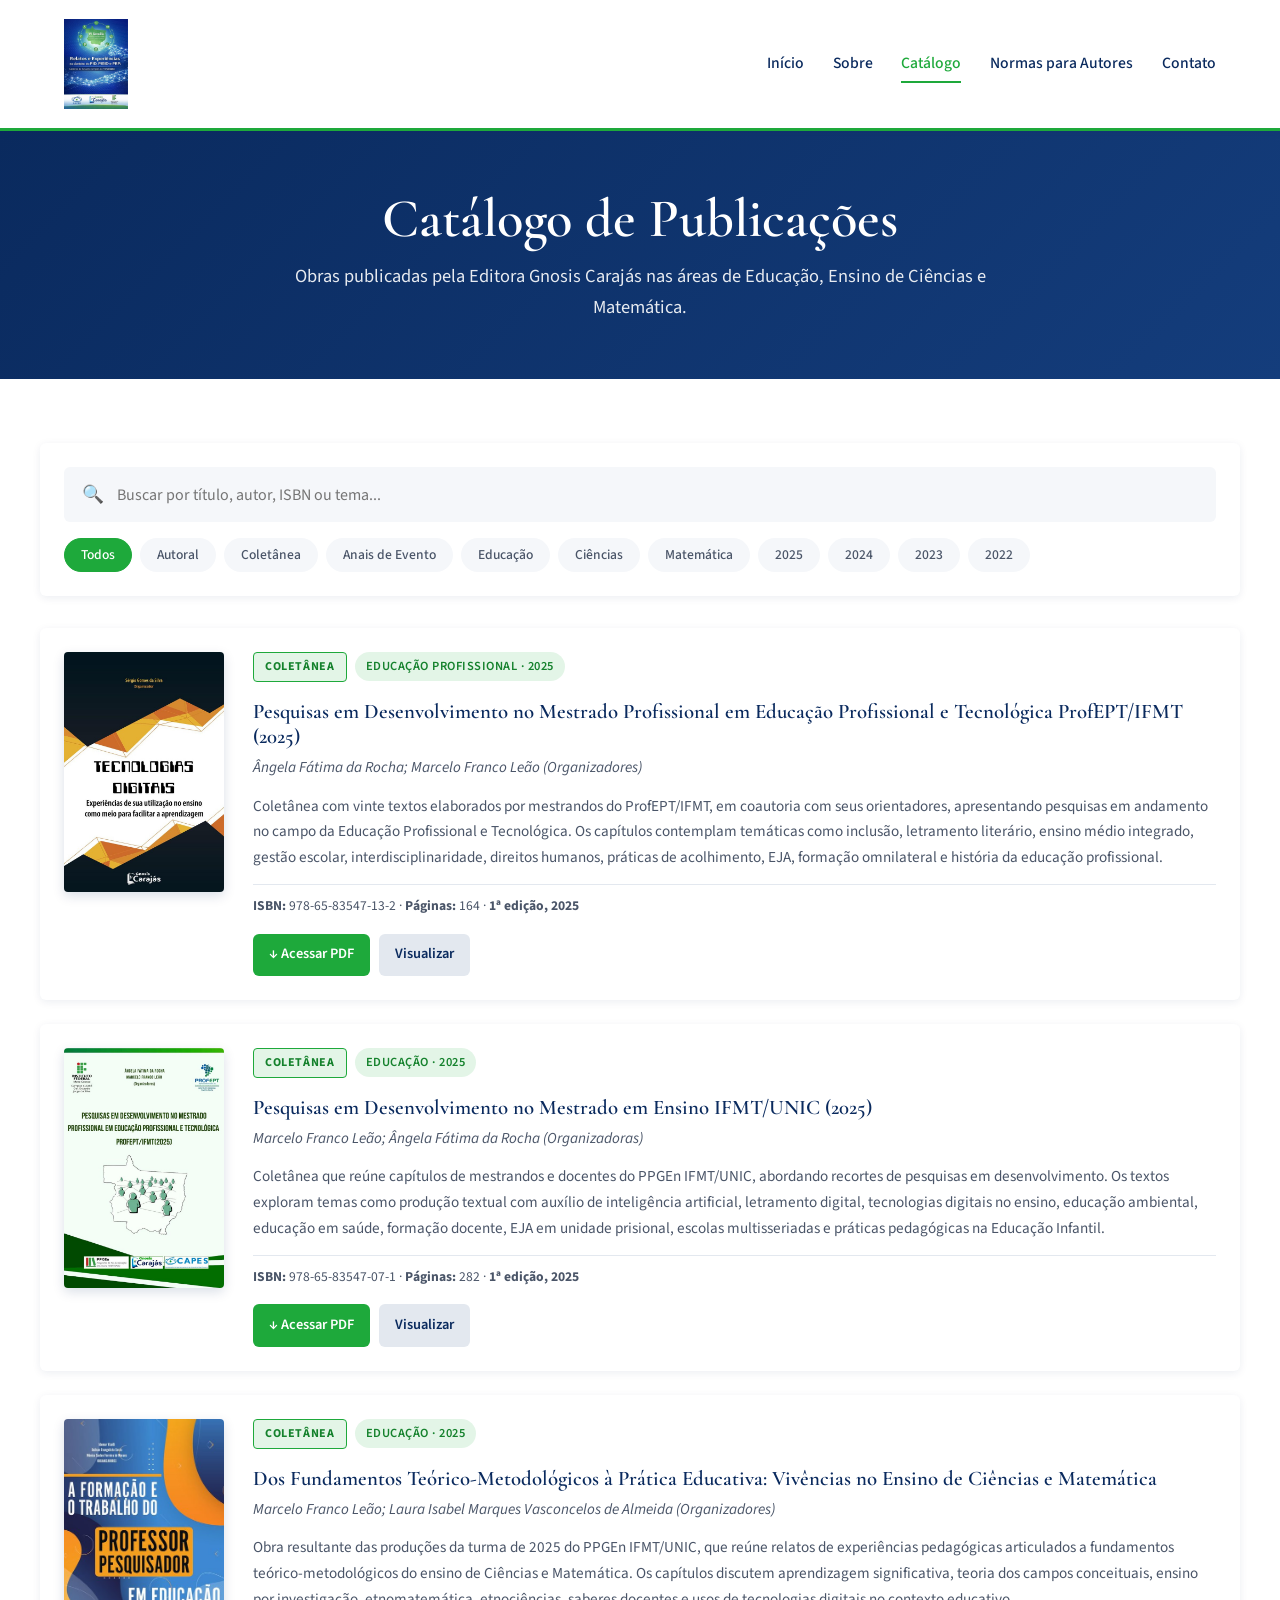
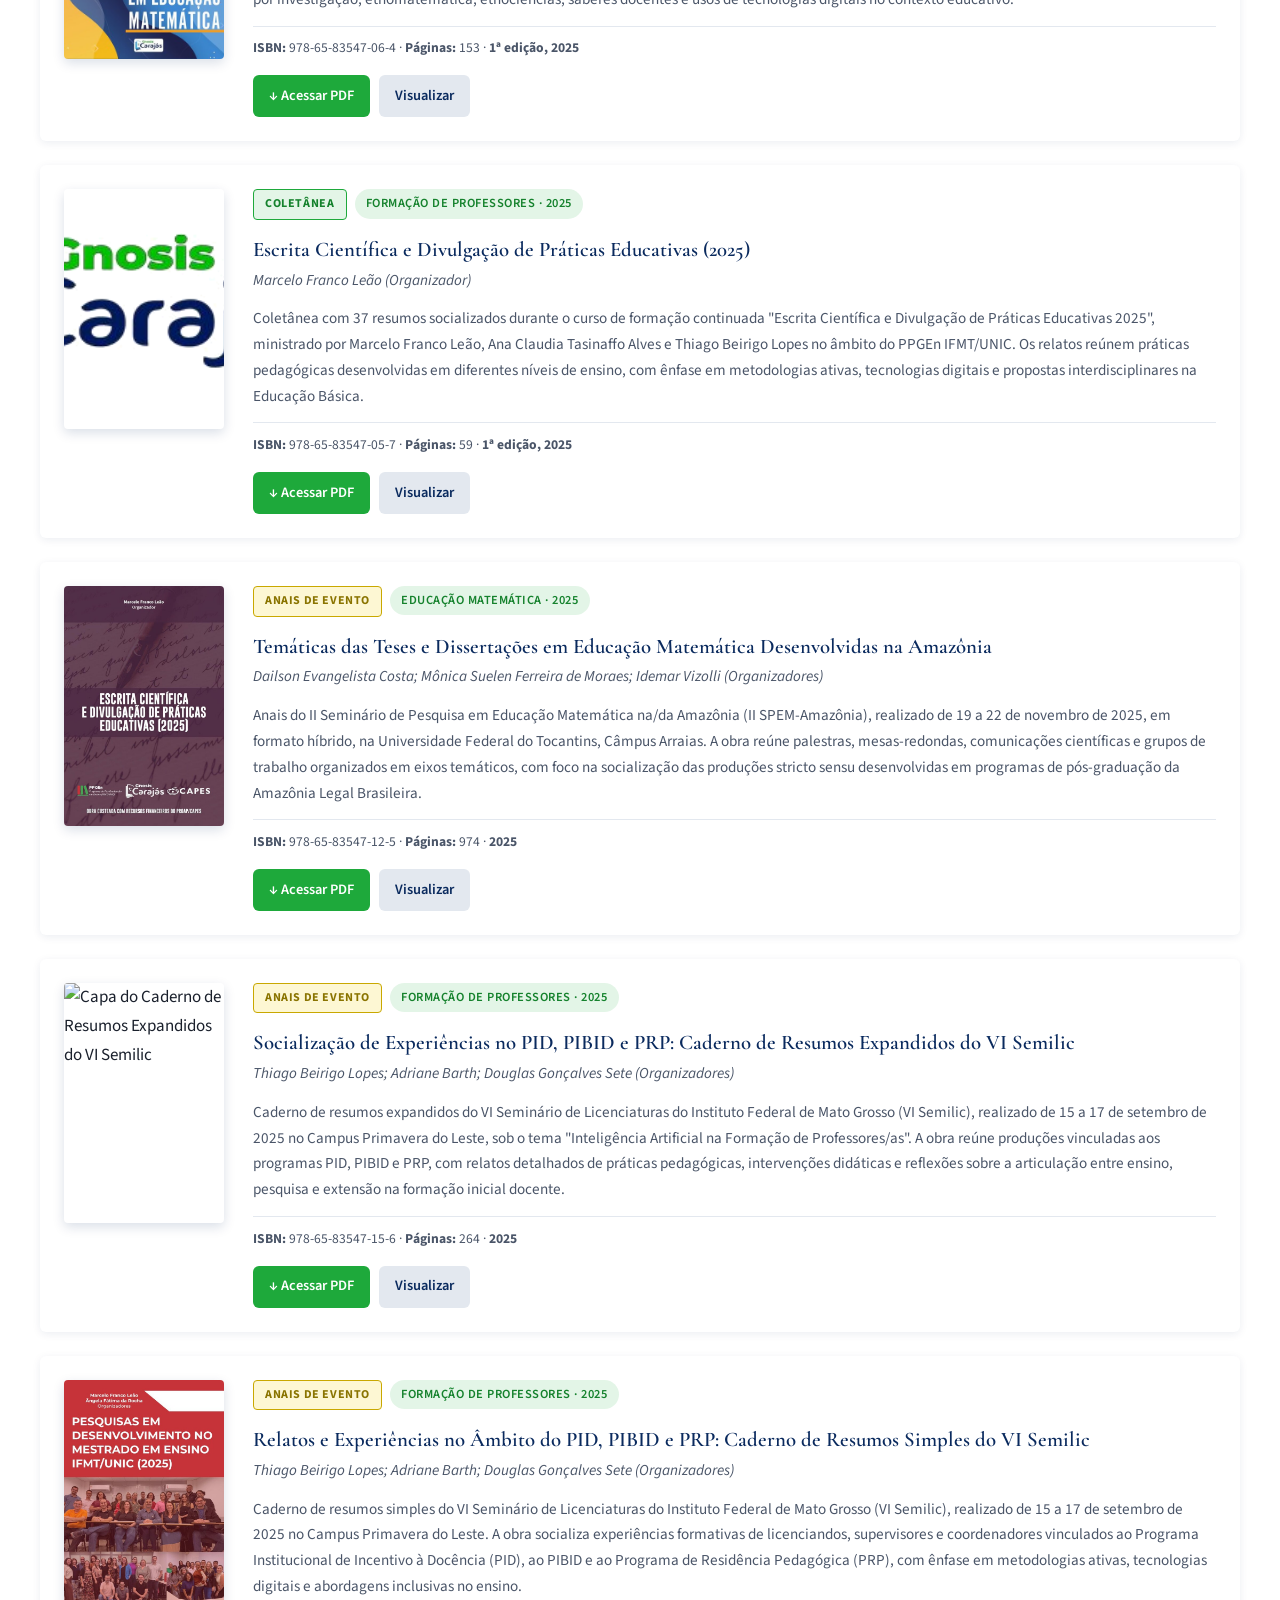
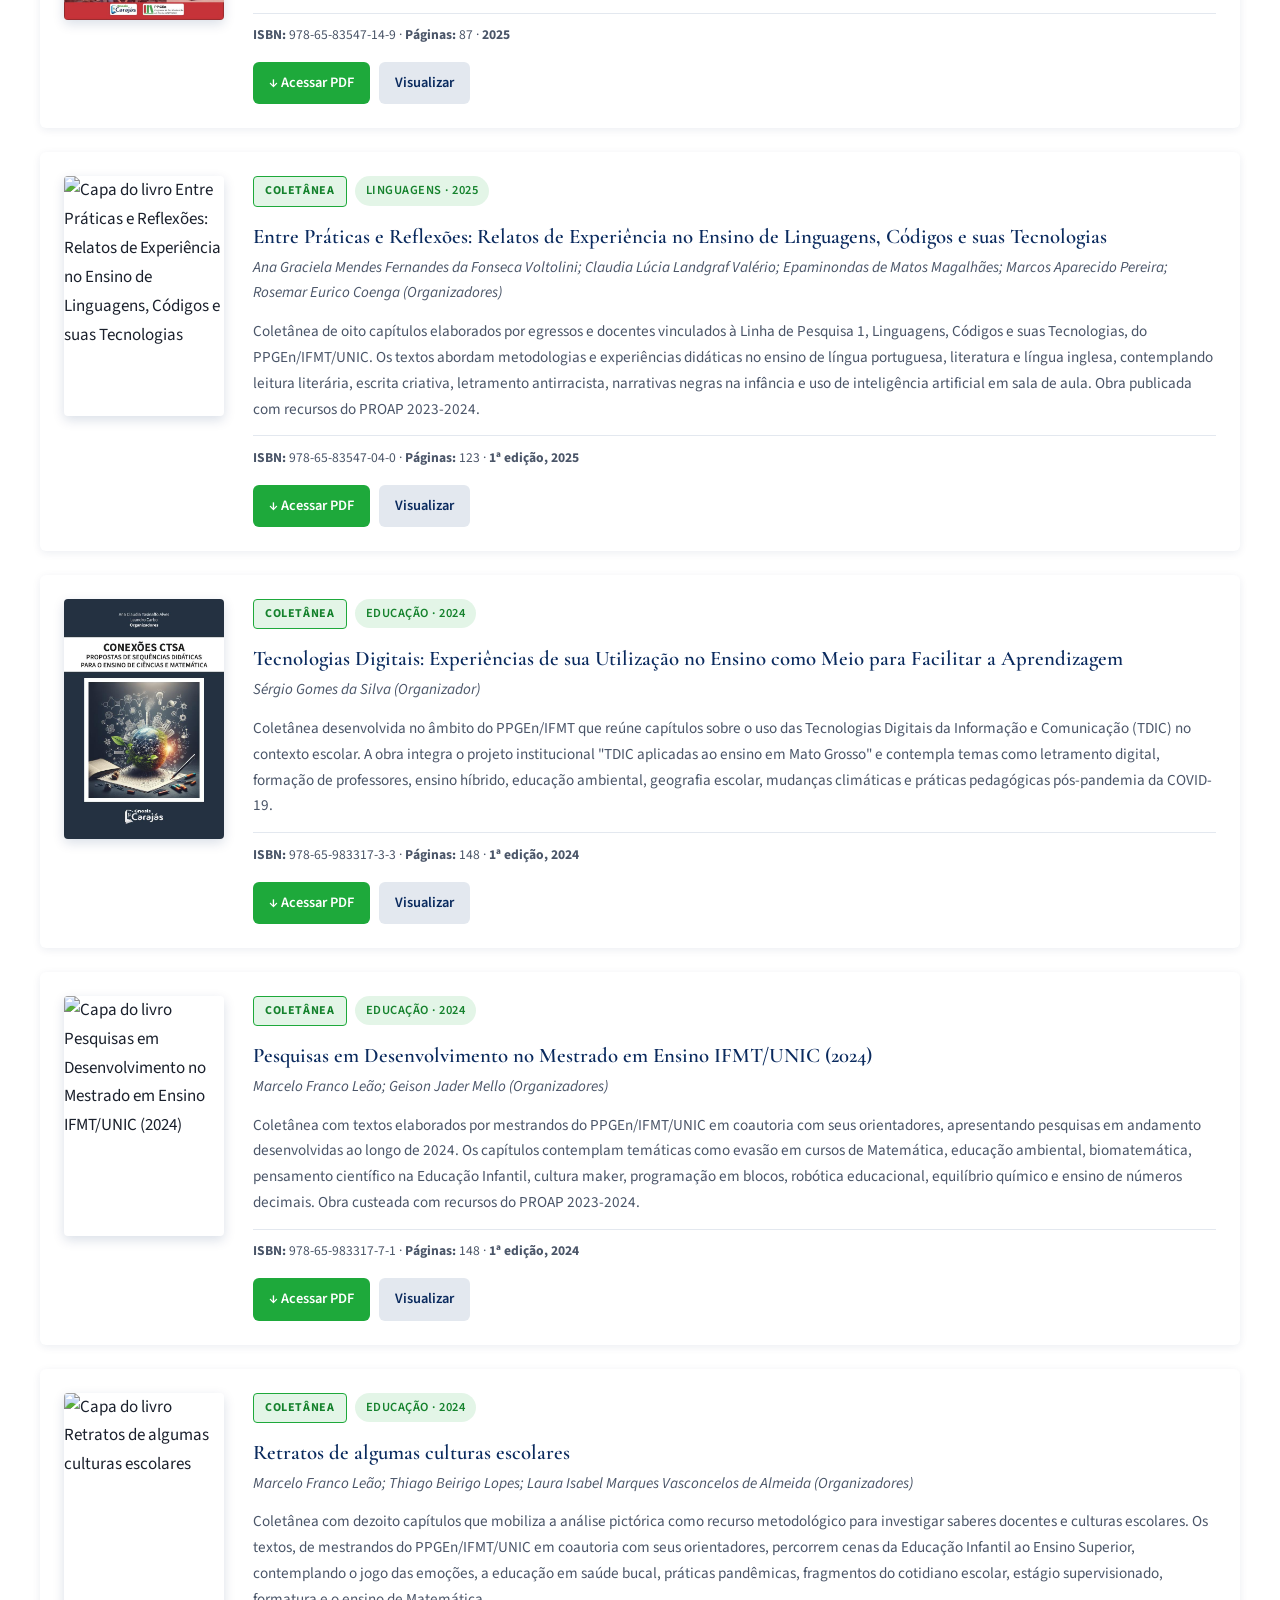
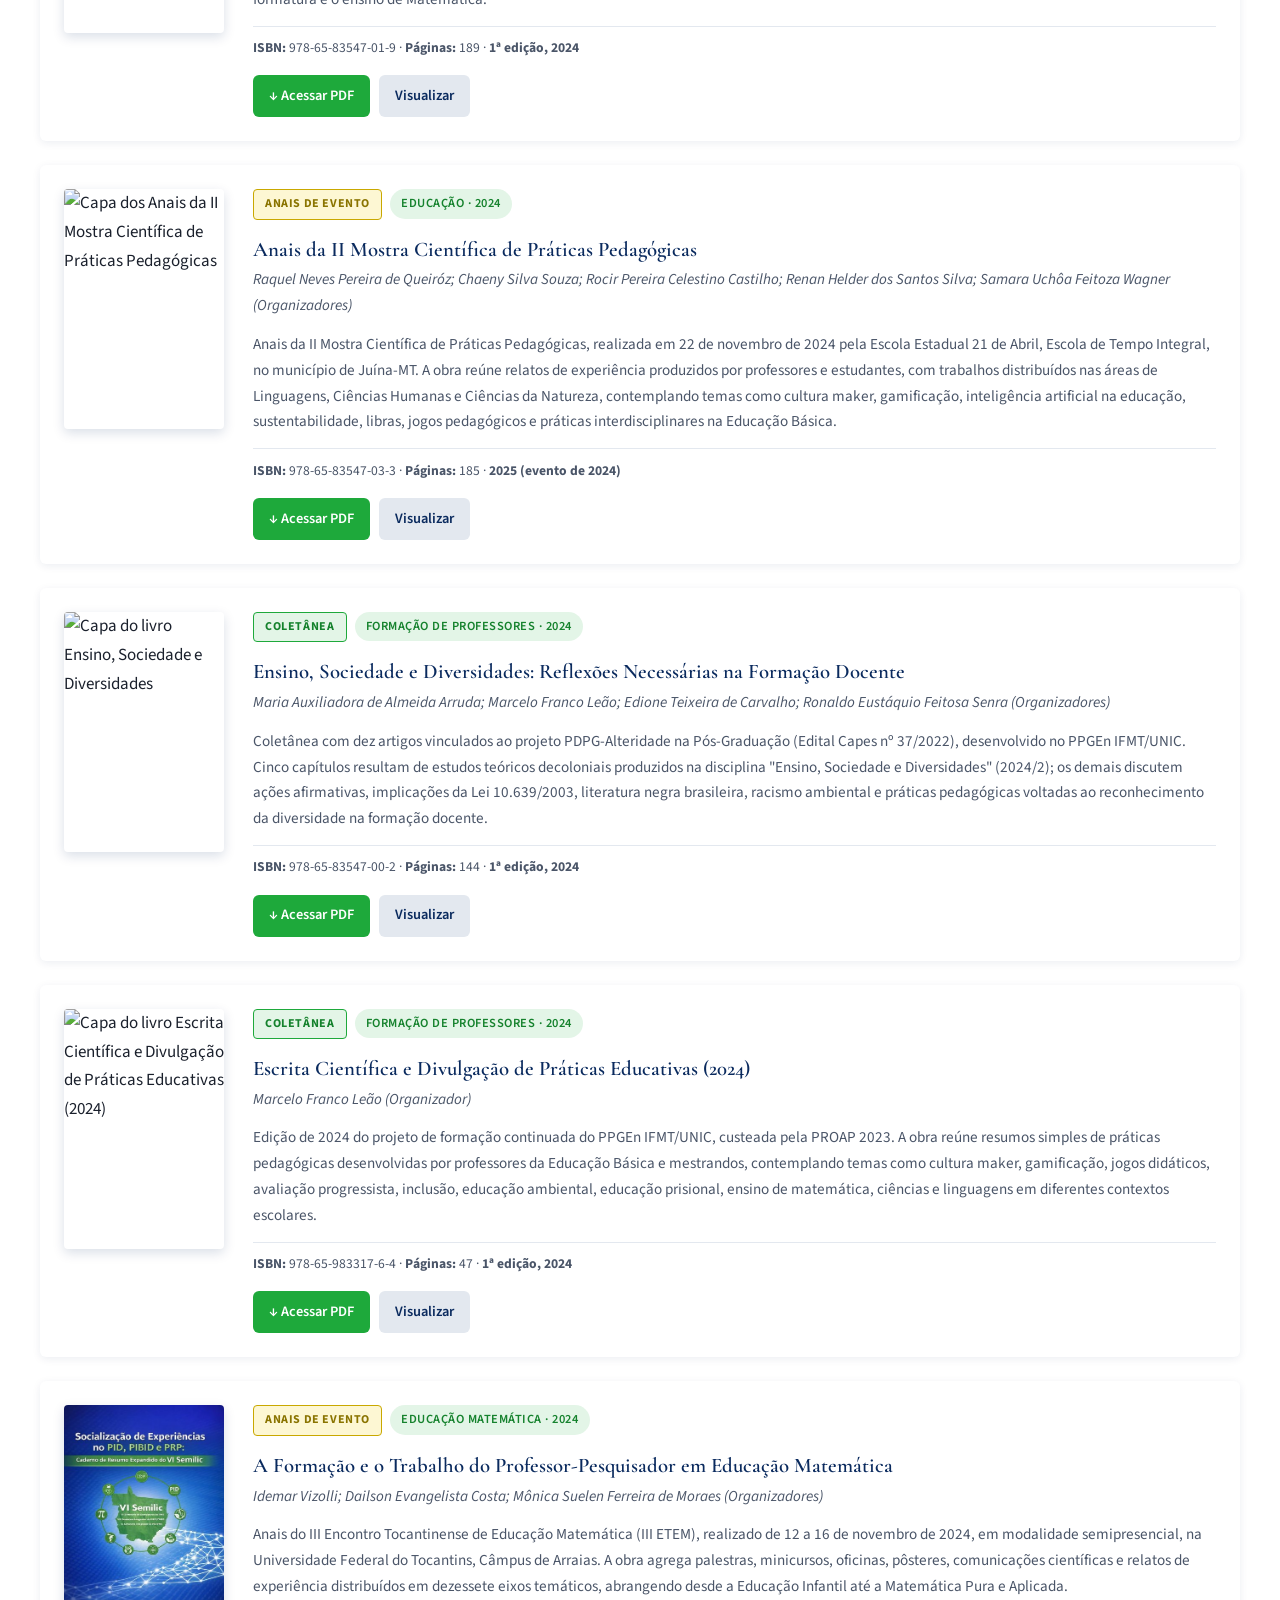
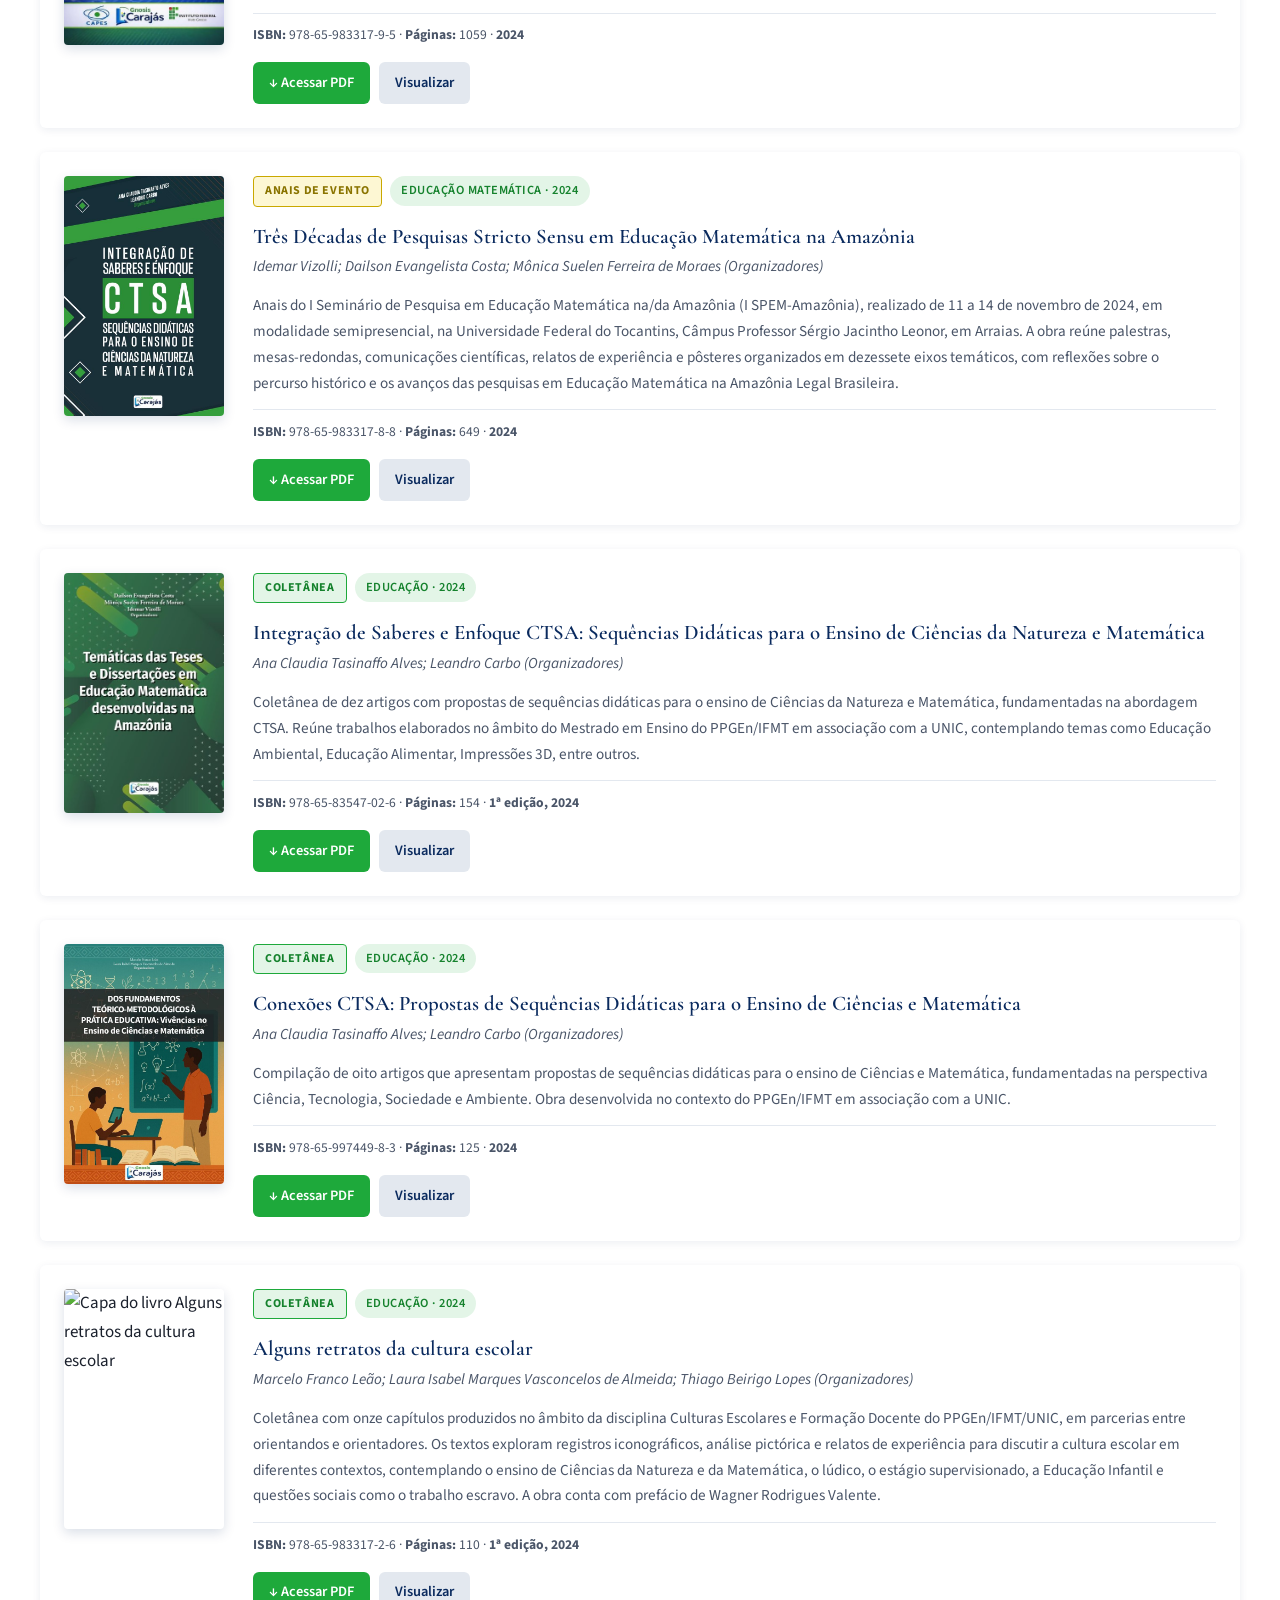
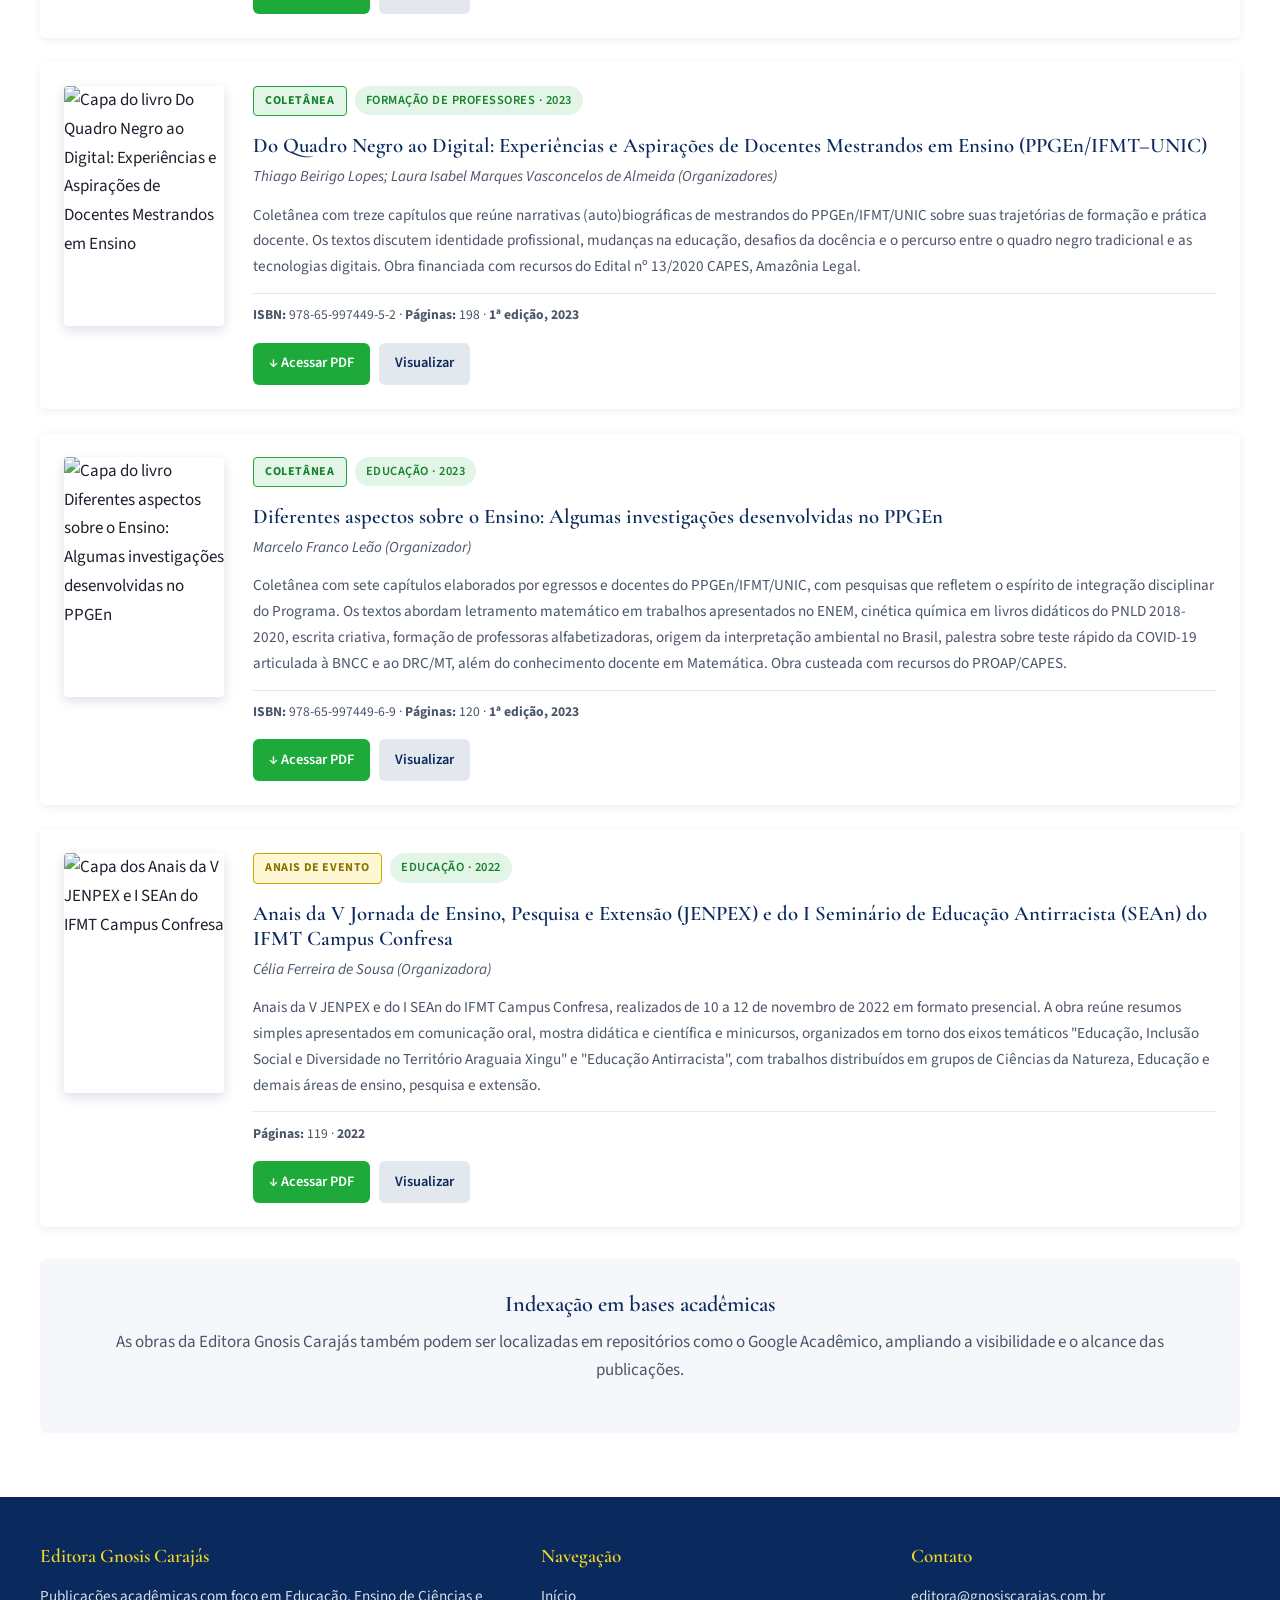
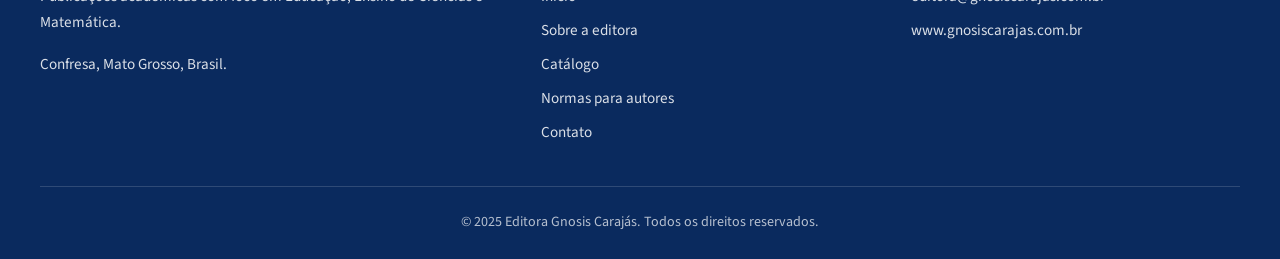
==== commit ef5efdb0: "Add files via upload" ====
--- a/catalogo.html
+++ b/catalogo.html
@@ -258,6 +258,8 @@
                     <button class="filtro-tag" data-filtro="matematica" onclick="filtrarPorTag(this)">Matemática</button>
                     <button class="filtro-tag" data-filtro="2025" onclick="filtrarPorTag(this)">2025</button>
                     <button class="filtro-tag" data-filtro="2024" onclick="filtrarPorTag(this)">2024</button>
+                    <button class="filtro-tag" data-filtro="2023" onclick="filtrarPorTag(this)">2023</button>
+                    <button class="filtro-tag" data-filtro="2022" onclick="filtrarPorTag(this)">2022</button>
                 </div>
                 <p id="busca-resultado" class="busca-resultado" style="display: none;"></p>
             </div>
@@ -390,6 +392,24 @@
                 </div>
             </article>
 
+            <article class="cartao-livro-horizontal" id="entre-praticas-reflexoes-2025" data-tags="coletanea educacao linguagens 2025" data-busca="entre práticas e reflexões relatos de experiência ensino de linguagens códigos suas tecnologias Ana Graciela Mendes Fernandes da Fonseca Voltolini Claudia Lúcia Landgraf Valério Epaminondas de Matos Magalhães Marcos Aparecido Pereira Rosemar Eurico Coenga PPGEn IFMT UNIC língua portuguesa literatura inglesa leitura literária escrita criativa letramento antirracista inteligência artificial Amazon Alexa educação do campo 978-65-83547-04-0 2025 coletânea">
+                <img src="assets/capa_entre_praticas_reflexoes.jpg" alt="Capa do livro Entre Práticas e Reflexões: Relatos de Experiência no Ensino de Linguagens, Códigos e suas Tecnologias" class="capa-pequena">
+                <div class="conteudo">
+                    <div class="cabecalho-cartao">
+                        <span class="tipo-obra tipo-coletanea">Coletânea</span>
+                        <span class="tag">Linguagens · 2025</span>
+                    </div>
+                    <h3>Entre Práticas e Reflexões: Relatos de Experiência no Ensino de Linguagens, Códigos e suas Tecnologias</h3>
+                    <p class="autores-completo">Ana Graciela Mendes Fernandes da Fonseca Voltolini; Claudia Lúcia Landgraf Valério; Epaminondas de Matos Magalhães; Marcos Aparecido Pereira; Rosemar Eurico Coenga (Organizadores)</p>
+                    <p class="resumo">Coletânea de oito capítulos elaborados por egressos e docentes vinculados à Linha de Pesquisa 1, Linguagens, Códigos e suas Tecnologias, do PPGEn/IFMT/UNIC. Os textos abordam metodologias e experiências didáticas no ensino de língua portuguesa, literatura e língua inglesa, contemplando leitura literária, escrita criativa, letramento antirracista, narrativas negras na infância e uso de inteligência artificial em sala de aula. Obra publicada com recursos do PROAP 2023-2024.</p>
+                    <p class="metadados"><strong>ISBN:</strong> 978-65-83547-04-0 · <strong>Páginas:</strong> 123 · <strong>1ª edição, 2025</strong></p>
+                    <div class="cartao-livro-acoes">
+                        <a href="livros/entre_praticas_reflexoes_2025.pdf" class="botao-livro botao-baixar" download>↓ Acessar PDF</a>
+                        <a href="livros/entre_praticas_reflexoes_2025.pdf" class="botao-livro botao-detalhes" target="_blank">Visualizar</a>
+                    </div>
+                </div>
+            </article>
+
             <article class="cartao-livro-horizontal" id="tecnologias-digitais-2024" data-tags="coletanea educacao ciencias 2024" data-busca="tecnologias digitais experiências utilização ensino aprendizagem Sérgio Gomes da Silva PPGEn IFMT TDIC letramento digital formação de professores ensino híbrido educação ambiental geografia mudanças climáticas 978-65-983317-3-3 2024 coletânea">
                 <img src="assets/capa_tecnologias_digitais_2024.jpg" alt="Capa do livro Tecnologias Digitais: Experiências de sua Utilização no Ensino" class="capa-pequena">
                 <div class="conteudo">
@@ -408,6 +428,96 @@
                 </div>
             </article>
 
+            <article class="cartao-livro-horizontal" id="pesquisas-ppgen-2024" data-tags="coletanea educacao ciencias matematica 2024" data-busca="pesquisas em desenvolvimento mestrado em ensino IFMT UNIC PPGEn 2024 Marcelo Franco Leão Geison Jader Mello evasão matemática educação ambiental biomatemática pensamento científico educação infantil cultura maker robótica equilíbrio químico ensino fundamental PROAP 978-65-983317-7-1 coletânea">
+                <img src="assets/capa_pesquisas_ppgen_2024.jpg" alt="Capa do livro Pesquisas em Desenvolvimento no Mestrado em Ensino IFMT/UNIC (2024)" class="capa-pequena">
+                <div class="conteudo">
+                    <div class="cabecalho-cartao">
+                        <span class="tipo-obra tipo-coletanea">Coletânea</span>
+                        <span class="tag">Educação · 2024</span>
+                    </div>
+                    <h3>Pesquisas em Desenvolvimento no Mestrado em Ensino IFMT/UNIC (2024)</h3>
+                    <p class="autores-completo">Marcelo Franco Leão; Geison Jader Mello (Organizadores)</p>
+                    <p class="resumo">Coletânea com textos elaborados por mestrandos do PPGEn/IFMT/UNIC em coautoria com seus orientadores, apresentando pesquisas em andamento desenvolvidas ao longo de 2024. Os capítulos contemplam temáticas como evasão em cursos de Matemática, educação ambiental, biomatemática, pensamento científico na Educação Infantil, cultura maker, programação em blocos, robótica educacional, equilíbrio químico e ensino de números decimais. Obra custeada com recursos do PROAP 2023-2024.</p>
+                    <p class="metadados"><strong>ISBN:</strong> 978-65-983317-7-1 · <strong>Páginas:</strong> 148 · <strong>1ª edição, 2024</strong></p>
+                    <div class="cartao-livro-acoes">
+                        <a href="livros/pesquisas_ppgen_ifmt_unic_2024.pdf" class="botao-livro botao-baixar" download>↓ Acessar PDF</a>
+                        <a href="livros/pesquisas_ppgen_ifmt_unic_2024.pdf" class="botao-livro botao-detalhes" target="_blank">Visualizar</a>
+                    </div>
+                </div>
+            </article>
+
+            <article class="cartao-livro-horizontal" id="retratos-culturas-escolares-2024" data-tags="coletanea educacao formacao-professores 2024" data-busca="retratos de algumas culturas escolares Marcelo Franco Leão Thiago Beirigo Lopes Laura Isabel Marques Vasconcelos de Almeida PPGEn IFMT UNIC análise pictórica cultura escolar saberes docentes formação de professores metodologias ativas educação infantil ensino fundamental estágio supervisionado pandemia 978-65-83547-01-9 coletânea">
+                <img src="assets/capa_retratos_culturas_escolares.jpg" alt="Capa do livro Retratos de algumas culturas escolares" class="capa-pequena">
+                <div class="conteudo">
+                    <div class="cabecalho-cartao">
+                        <span class="tipo-obra tipo-coletanea">Coletânea</span>
+                        <span class="tag">Educação · 2024</span>
+                    </div>
+                    <h3>Retratos de algumas culturas escolares</h3>
+                    <p class="autores-completo">Marcelo Franco Leão; Thiago Beirigo Lopes; Laura Isabel Marques Vasconcelos de Almeida (Organizadores)</p>
+                    <p class="resumo">Coletânea com dezoito capítulos que mobiliza a análise pictórica como recurso metodológico para investigar saberes docentes e culturas escolares. Os textos, de mestrandos do PPGEn/IFMT/UNIC em coautoria com seus orientadores, percorrem cenas da Educação Infantil ao Ensino Superior, contemplando o jogo das emoções, a educação em saúde bucal, práticas pandêmicas, fragmentos do cotidiano escolar, estágio supervisionado, formatura e o ensino de Matemática.</p>
+                    <p class="metadados"><strong>ISBN:</strong> 978-65-83547-01-9 · <strong>Páginas:</strong> 189 · <strong>1ª edição, 2024</strong></p>
+                    <div class="cartao-livro-acoes">
+                        <a href="livros/retratos_culturas_escolares_2024.pdf" class="botao-livro botao-baixar" download>↓ Acessar PDF</a>
+                        <a href="livros/retratos_culturas_escolares_2024.pdf" class="botao-livro botao-detalhes" target="_blank">Visualizar</a>
+                    </div>
+                </div>
+            </article>
+
+            <article class="cartao-livro-horizontal" id="ii-mostra-praticas-2024" data-tags="anais educacao 2024" data-busca="anais II Mostra Científica Práticas Pedagógicas Escola Estadual 21 de Abril ETI Juína Raquel Neves Pereira de Queiróz Chaeny Silva Souza Rocir Pereira Celestino Castilho Renan Helder dos Santos Silva Samara Uchôa Feitoza Wagner educação básica relatos de experiência metodologias ativas 978-65-83547-03-3 2024 evento">
+                <img src="assets/capa_ii_mostra_praticas.jpg" alt="Capa dos Anais da II Mostra Científica de Práticas Pedagógicas" class="capa-pequena">
+                <div class="conteudo">
+                    <div class="cabecalho-cartao">
+                        <span class="tipo-obra tipo-anais">Anais de Evento</span>
+                        <span class="tag">Educação · 2024</span>
+                    </div>
+                    <h3>Anais da II Mostra Científica de Práticas Pedagógicas</h3>
+                    <p class="autores-completo">Raquel Neves Pereira de Queiróz; Chaeny Silva Souza; Rocir Pereira Celestino Castilho; Renan Helder dos Santos Silva; Samara Uchôa Feitoza Wagner (Organizadores)</p>
+                    <p class="resumo">Anais da II Mostra Científica de Práticas Pedagógicas, realizada em 22 de novembro de 2024 pela Escola Estadual 21 de Abril, Escola de Tempo Integral, no município de Juína-MT. A obra reúne relatos de experiência produzidos por professores e estudantes, com trabalhos distribuídos nas áreas de Linguagens, Ciências Humanas e Ciências da Natureza, contemplando temas como cultura maker, gamificação, inteligência artificial na educação, sustentabilidade, libras, jogos pedagógicos e práticas interdisciplinares na Educação Básica.</p>
+                    <p class="metadados"><strong>ISBN:</strong> 978-65-83547-03-3 · <strong>Páginas:</strong> 185 · <strong>2025 (evento de 2024)</strong></p>
+                    <div class="cartao-livro-acoes">
+                        <a href="livros/ii_mostra_praticas_pedagogicas_2024.pdf" class="botao-livro botao-baixar" download>↓ Acessar PDF</a>
+                        <a href="livros/ii_mostra_praticas_pedagogicas_2024.pdf" class="botao-livro botao-detalhes" target="_blank">Visualizar</a>
+                    </div>
+                </div>
+            </article>
+
+            <article class="cartao-livro-horizontal" id="ensino-sociedade-diversidades-2024" data-tags="coletanea educacao formacao-professores 2024" data-busca="ensino sociedade diversidades reflexões necessárias formação docente Maria Auxiliadora de Almeida Arruda Marcelo Franco Leão Edione Teixeira de Carvalho Ronaldo Eustáquio Feitosa Senra PPGEn IFMT UNIC ações afirmativas decolonialidade Paulo Freire Frantz Fanon Krenak racismo ambiental Lei 10.639 literatura negra educação antirracista 978-65-83547-00-2 2024 coletânea">
+                <img src="assets/capa_ensino_sociedade_diversidades.jpg" alt="Capa do livro Ensino, Sociedade e Diversidades" class="capa-pequena">
+                <div class="conteudo">
+                    <div class="cabecalho-cartao">
+                        <span class="tipo-obra tipo-coletanea">Coletânea</span>
+                        <span class="tag">Formação de Professores · 2024</span>
+                    </div>
+                    <h3>Ensino, Sociedade e Diversidades: Reflexões Necessárias na Formação Docente</h3>
+                    <p class="autores-completo">Maria Auxiliadora de Almeida Arruda; Marcelo Franco Leão; Edione Teixeira de Carvalho; Ronaldo Eustáquio Feitosa Senra (Organizadores)</p>
+                    <p class="resumo">Coletânea com dez artigos vinculados ao projeto PDPG-Alteridade na Pós-Graduação (Edital Capes nº 37/2022), desenvolvido no PPGEn IFMT/UNIC. Cinco capítulos resultam de estudos teóricos decoloniais produzidos na disciplina "Ensino, Sociedade e Diversidades" (2024/2); os demais discutem ações afirmativas, implicações da Lei 10.639/2003, literatura negra brasileira, racismo ambiental e práticas pedagógicas voltadas ao reconhecimento da diversidade na formação docente.</p>
+                    <p class="metadados"><strong>ISBN:</strong> 978-65-83547-00-2 · <strong>Páginas:</strong> 144 · <strong>1ª edição, 2024</strong></p>
+                    <div class="cartao-livro-acoes">
+                        <a href="livros/ensino_sociedade_diversidades_2024.pdf" class="botao-livro botao-baixar" download>↓ Acessar PDF</a>
+                        <a href="livros/ensino_sociedade_diversidades_2024.pdf" class="botao-livro botao-detalhes" target="_blank">Visualizar</a>
+                    </div>
+                </div>
+            </article>
+
+            <article class="cartao-livro-horizontal" id="escrita-cientifica-2024" data-tags="coletanea educacao formacao-professores 2024" data-busca="escrita científica divulgação práticas educativas 2024 Marcelo Franco Leão PPGEn IFMT UNIC PROAP formação continuada professores educação básica relatos de experiência metodologias ativas jogos didáticos gamificação ensino ciências matemática 978-65-983317-6-4 2024 coletânea">
+                <img src="assets/capa_escrita_cientifica_2024.jpg" alt="Capa do livro Escrita Científica e Divulgação de Práticas Educativas (2024)" class="capa-pequena">
+                <div class="conteudo">
+                    <div class="cabecalho-cartao">
+                        <span class="tipo-obra tipo-coletanea">Coletânea</span>
+                        <span class="tag">Formação de Professores · 2024</span>
+                    </div>
+                    <h3>Escrita Científica e Divulgação de Práticas Educativas (2024)</h3>
+                    <p class="autores-completo">Marcelo Franco Leão (Organizador)</p>
+                    <p class="resumo">Edição de 2024 do projeto de formação continuada do PPGEn IFMT/UNIC, custeada pela PROAP 2023. A obra reúne resumos simples de práticas pedagógicas desenvolvidas por professores da Educação Básica e mestrandos, contemplando temas como cultura maker, gamificação, jogos didáticos, avaliação progressista, inclusão, educação ambiental, educação prisional, ensino de matemática, ciências e linguagens em diferentes contextos escolares.</p>
+                    <p class="metadados"><strong>ISBN:</strong> 978-65-983317-6-4 · <strong>Páginas:</strong> 47 · <strong>1ª edição, 2024</strong></p>
+                    <div class="cartao-livro-acoes">
+                        <a href="livros/escrita_cientifica_praticas_2024.pdf" class="botao-livro botao-baixar" download>↓ Acessar PDF</a>
+                        <a href="livros/escrita_cientifica_praticas_2024.pdf" class="botao-livro botao-detalhes" target="_blank">Visualizar</a>
+                    </div>
+                </div>
+            </article>
+
             <article class="cartao-livro-horizontal" id="iii-etem-2024" data-tags="anais educacao matematica 2024" data-busca="anais III ETEM Encontro Tocantinense de Educação Matemática formação trabalho professor pesquisador Idemar Vizolli Dailson Evangelista Costa Mônica Suelen Ferreira de Moraes UFT Arraias Tocantins 978-65-983317-9-5 2024">
                 <img src="assets/capa_iii_etem.jpg" alt="Capa dos Anais do III ETEM 2024" class="capa-pequena">
                 <div class="conteudo">
@@ -476,6 +586,78 @@
                     <div class="cartao-livro-acoes">
                         <a href="livros/conexoes_ctsa.pdf" class="botao-livro botao-baixar" download>↓ Acessar PDF</a>
                         <a href="livros/conexoes_ctsa.pdf" class="botao-livro botao-detalhes" target="_blank">Visualizar</a>
+                    </div>
+                </div>
+            </article>
+
+            <article class="cartao-livro-horizontal" id="alguns-retratos-cultura-escolar-2024" data-tags="coletanea educacao formacao-professores 2024" data-busca="alguns retratos da cultura escolar Marcelo Franco Leão Laura Isabel Marques Vasconcelos de Almeida Thiago Beirigo Lopes PPGEn IFMT UNIC culturas escolares formação docente análise pictórica registro iconográfico saberes escolares ensino de Ciências da Natureza Matemática Wagner Rodrigues Valente prefácio Chervel Julia disciplinas escolares estágio supervisionado educação infantil 978-65-983317-2-6 coletânea">
+                <img src="assets/capa_alguns_retratos_cultura_escolar.jpg" alt="Capa do livro Alguns retratos da cultura escolar" class="capa-pequena">
+                <div class="conteudo">
+                    <div class="cabecalho-cartao">
+                        <span class="tipo-obra tipo-coletanea">Coletânea</span>
+                        <span class="tag">Educação · 2024</span>
+                    </div>
+                    <h3>Alguns retratos da cultura escolar</h3>
+                    <p class="autores-completo">Marcelo Franco Leão; Laura Isabel Marques Vasconcelos de Almeida; Thiago Beirigo Lopes (Organizadores)</p>
+                    <p class="resumo">Coletânea com onze capítulos produzidos no âmbito da disciplina Culturas Escolares e Formação Docente do PPGEn/IFMT/UNIC, em parcerias entre orientandos e orientadores. Os textos exploram registros iconográficos, análise pictórica e relatos de experiência para discutir a cultura escolar em diferentes contextos, contemplando o ensino de Ciências da Natureza e da Matemática, o lúdico, o estágio supervisionado, a Educação Infantil e questões sociais como o trabalho escravo. A obra conta com prefácio de Wagner Rodrigues Valente.</p>
+                    <p class="metadados"><strong>ISBN:</strong> 978-65-983317-2-6 · <strong>Páginas:</strong> 110 · <strong>1ª edição, 2024</strong></p>
+                    <div class="cartao-livro-acoes">
+                        <a href="livros/alguns_retratos_cultura_escolar_2024.pdf" class="botao-livro botao-baixar" download>↓ Acessar PDF</a>
+                        <a href="livros/alguns_retratos_cultura_escolar_2024.pdf" class="botao-livro botao-detalhes" target="_blank">Visualizar</a>
+                    </div>
+                </div>
+            </article>
+
+            <article class="cartao-livro-horizontal" id="quadro-negro-digital-2023" data-tags="coletanea educacao formacao-professores 2023" data-busca="do quadro negro ao digital experiências e aspirações de docentes mestrandos em ensino PPGEn IFMT UNIC Thiago Beirigo Lopes Laura Isabel Marques Vasconcelos de Almeida narrativas autobiográficas trajetórias docentes formação de professores tecnologia educacional CAPES Amazônia Legal Edital 13/2020 978-65-997449-5-2 coletânea">
+                <img src="assets/capa_quadro_negro_digital.jpg" alt="Capa do livro Do Quadro Negro ao Digital: Experiências e Aspirações de Docentes Mestrandos em Ensino" class="capa-pequena">
+                <div class="conteudo">
+                    <div class="cabecalho-cartao">
+                        <span class="tipo-obra tipo-coletanea">Coletânea</span>
+                        <span class="tag">Formação de Professores · 2023</span>
+                    </div>
+                    <h3>Do Quadro Negro ao Digital: Experiências e Aspirações de Docentes Mestrandos em Ensino (PPGEn/IFMT–UNIC)</h3>
+                    <p class="autores-completo">Thiago Beirigo Lopes; Laura Isabel Marques Vasconcelos de Almeida (Organizadores)</p>
+                    <p class="resumo">Coletânea com treze capítulos que reúne narrativas (auto)biográficas de mestrandos do PPGEn/IFMT/UNIC sobre suas trajetórias de formação e prática docente. Os textos discutem identidade profissional, mudanças na educação, desafios da docência e o percurso entre o quadro negro tradicional e as tecnologias digitais. Obra financiada com recursos do Edital nº 13/2020 CAPES, Amazônia Legal.</p>
+                    <p class="metadados"><strong>ISBN:</strong> 978-65-997449-5-2 · <strong>Páginas:</strong> 198 · <strong>1ª edição, 2023</strong></p>
+                    <div class="cartao-livro-acoes">
+                        <a href="livros/quadro_negro_ao_digital_2023.pdf" class="botao-livro botao-baixar" download>↓ Acessar PDF</a>
+                        <a href="livros/quadro_negro_ao_digital_2023.pdf" class="botao-livro botao-detalhes" target="_blank">Visualizar</a>
+                    </div>
+                </div>
+            </article>
+
+            <article class="cartao-livro-horizontal" id="diferentes-aspectos-ppgen-2023" data-tags="coletanea educacao ciencias matematica linguagens 2023" data-busca="diferentes aspectos sobre o ensino algumas investigações desenvolvidas no PPGEn Marcelo Franco Leão PPGEn IFMT UNIC PROAP CAPES letramento matemático ENEM cinética química PNLD escrita criativa formação de professores alfabetização interpretação ambiental COVID-19 BNCC DRC/MT conhecimento docente Confresa Editora Gnosis Carajás 978-65-997449-6-9 coletânea">
+                <img src="assets/capa_diferentes_aspectos_ppgen.jpg" alt="Capa do livro Diferentes aspectos sobre o Ensino: Algumas investigações desenvolvidas no PPGEn" class="capa-pequena">
+                <div class="conteudo">
+                    <div class="cabecalho-cartao">
+                        <span class="tipo-obra tipo-coletanea">Coletânea</span>
+                        <span class="tag">Educação · 2023</span>
+                    </div>
+                    <h3>Diferentes aspectos sobre o Ensino: Algumas investigações desenvolvidas no PPGEn</h3>
+                    <p class="autores-completo">Marcelo Franco Leão (Organizador)</p>
+                    <p class="resumo">Coletânea com sete capítulos elaborados por egressos e docentes do PPGEn/IFMT/UNIC, com pesquisas que refletem o espírito de integração disciplinar do Programa. Os textos abordam letramento matemático em trabalhos apresentados no ENEM, cinética química em livros didáticos do PNLD 2018-2020, escrita criativa, formação de professoras alfabetizadoras, origem da interpretação ambiental no Brasil, palestra sobre teste rápido da COVID-19 articulada à BNCC e ao DRC/MT, além do conhecimento docente em Matemática. Obra custeada com recursos do PROAP/CAPES.</p>
+                    <p class="metadados"><strong>ISBN:</strong> 978-65-997449-6-9 · <strong>Páginas:</strong> 120 · <strong>1ª edição, 2023</strong></p>
+                    <div class="cartao-livro-acoes">
+                        <a href="livros/diferentes_aspectos_ensino_ppgen_2023.pdf" class="botao-livro botao-baixar" download>↓ Acessar PDF</a>
+                        <a href="livros/diferentes_aspectos_ensino_ppgen_2023.pdf" class="botao-livro botao-detalhes" target="_blank">Visualizar</a>
+                    </div>
+                </div>
+            </article>
+
+            <article class="cartao-livro-horizontal" id="v-jenpex-2022" data-tags="anais educacao formacao-professores 2022" data-busca="anais V Jornada de Ensino Pesquisa e Extensão JENPEX I Seminário de Educação Antirracista SEAn IFMT Campus Confresa Célia Ferreira de Sousa educação inclusão social diversidade território Araguaia Xingu ciências da natureza educação antirracista 2022 anais">
+                <img src="assets/capa_v_jenpex_2022.jpg" alt="Capa dos Anais da V JENPEX e I SEAn do IFMT Campus Confresa" class="capa-pequena">
+                <div class="conteudo">
+                    <div class="cabecalho-cartao">
+                        <span class="tipo-obra tipo-anais">Anais de Evento</span>
+                        <span class="tag">Educação · 2022</span>
+                    </div>
+                    <h3>Anais da V Jornada de Ensino, Pesquisa e Extensão (JENPEX) e do I Seminário de Educação Antirracista (SEAn) do IFMT Campus Confresa</h3>
+                    <p class="autores-completo">Célia Ferreira de Sousa (Organizadora)</p>
+                    <p class="resumo">Anais da V JENPEX e do I SEAn do IFMT Campus Confresa, realizados de 10 a 12 de novembro de 2022 em formato presencial. A obra reúne resumos simples apresentados em comunicação oral, mostra didática e científica e minicursos, organizados em torno dos eixos temáticos "Educação, Inclusão Social e Diversidade no Território Araguaia Xingu" e "Educação Antirracista", com trabalhos distribuídos em grupos de Ciências da Natureza, Educação e demais áreas de ensino, pesquisa e extensão.</p>
+                    <p class="metadados"><strong>Páginas:</strong> 119 · <strong>2022</strong></p>
+                    <div class="cartao-livro-acoes">
+                        <a href="livros/anais_v_jenpex_2022.pdf" class="botao-livro botao-baixar" download>↓ Acessar PDF</a>
+                        <a href="livros/anais_v_jenpex_2022.pdf" class="botao-livro botao-detalhes" target="_blank">Visualizar</a>
                     </div>
                 </div>
             </article>
